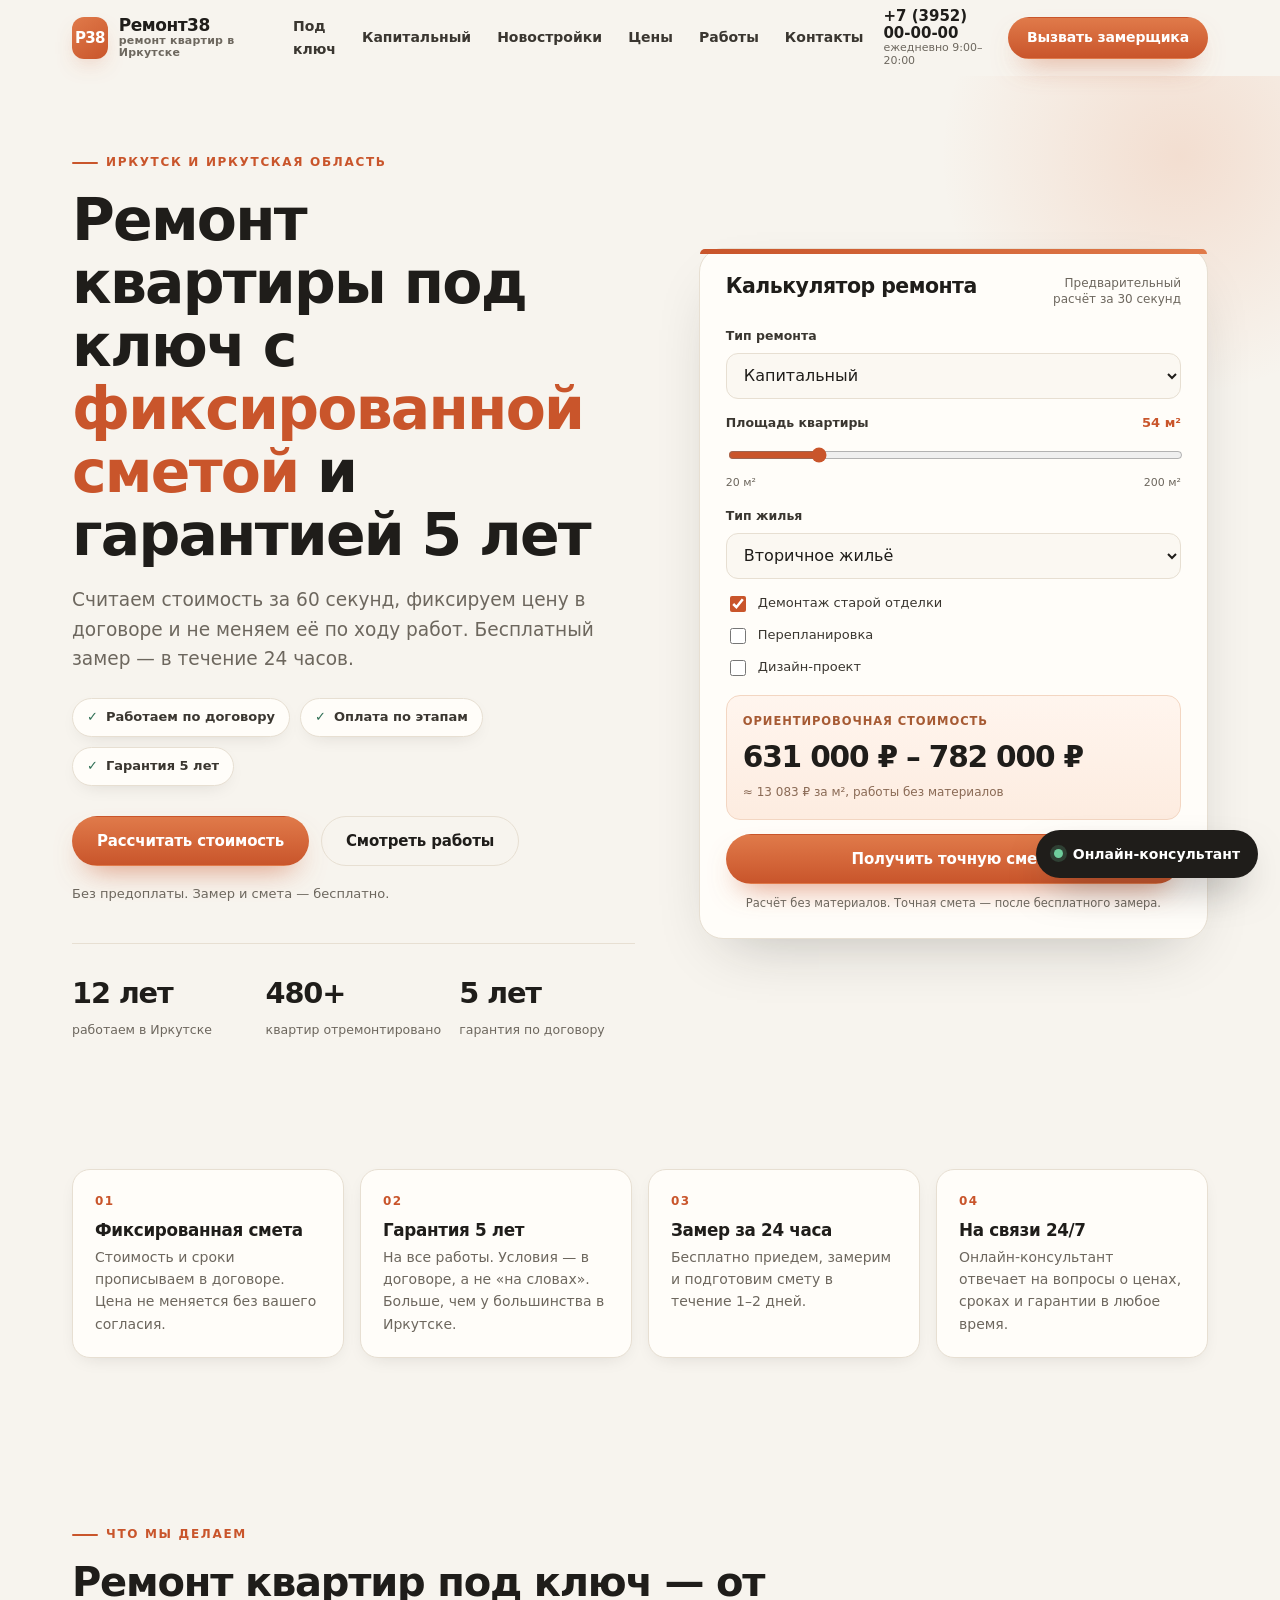
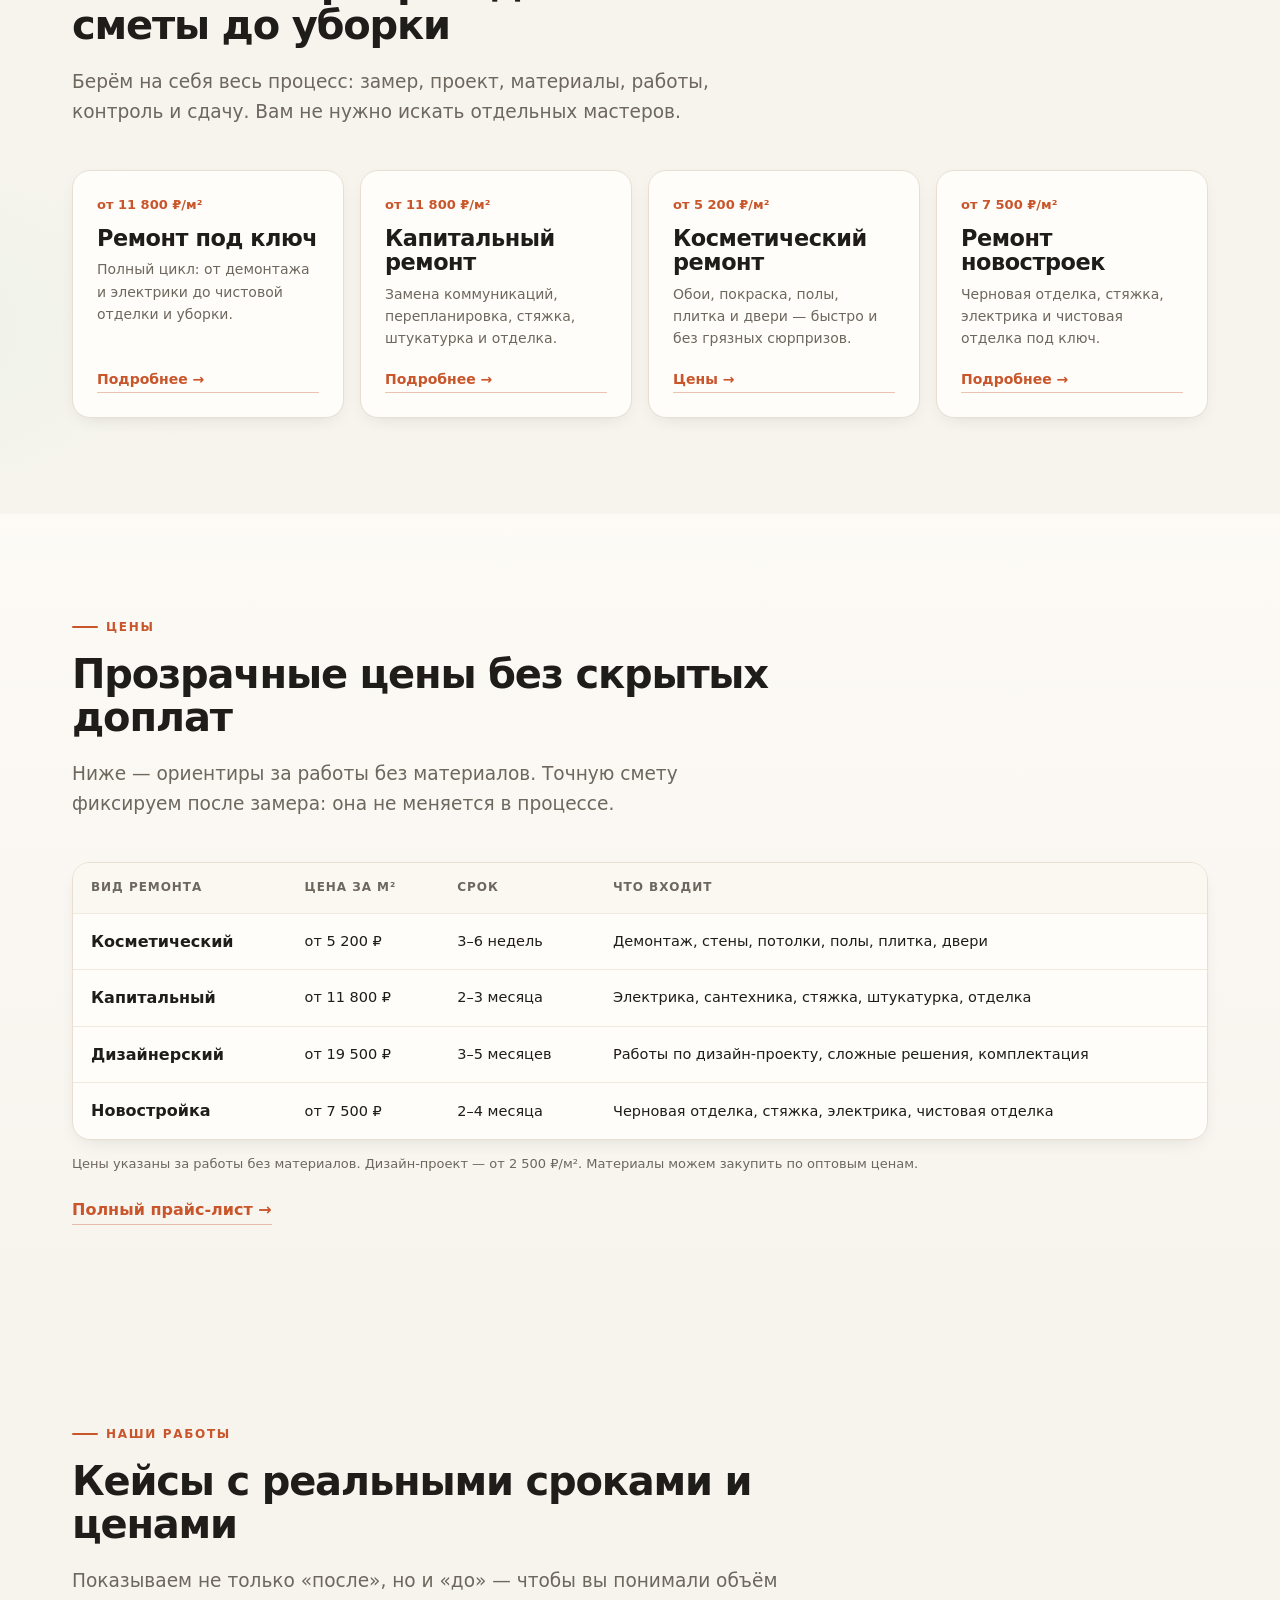
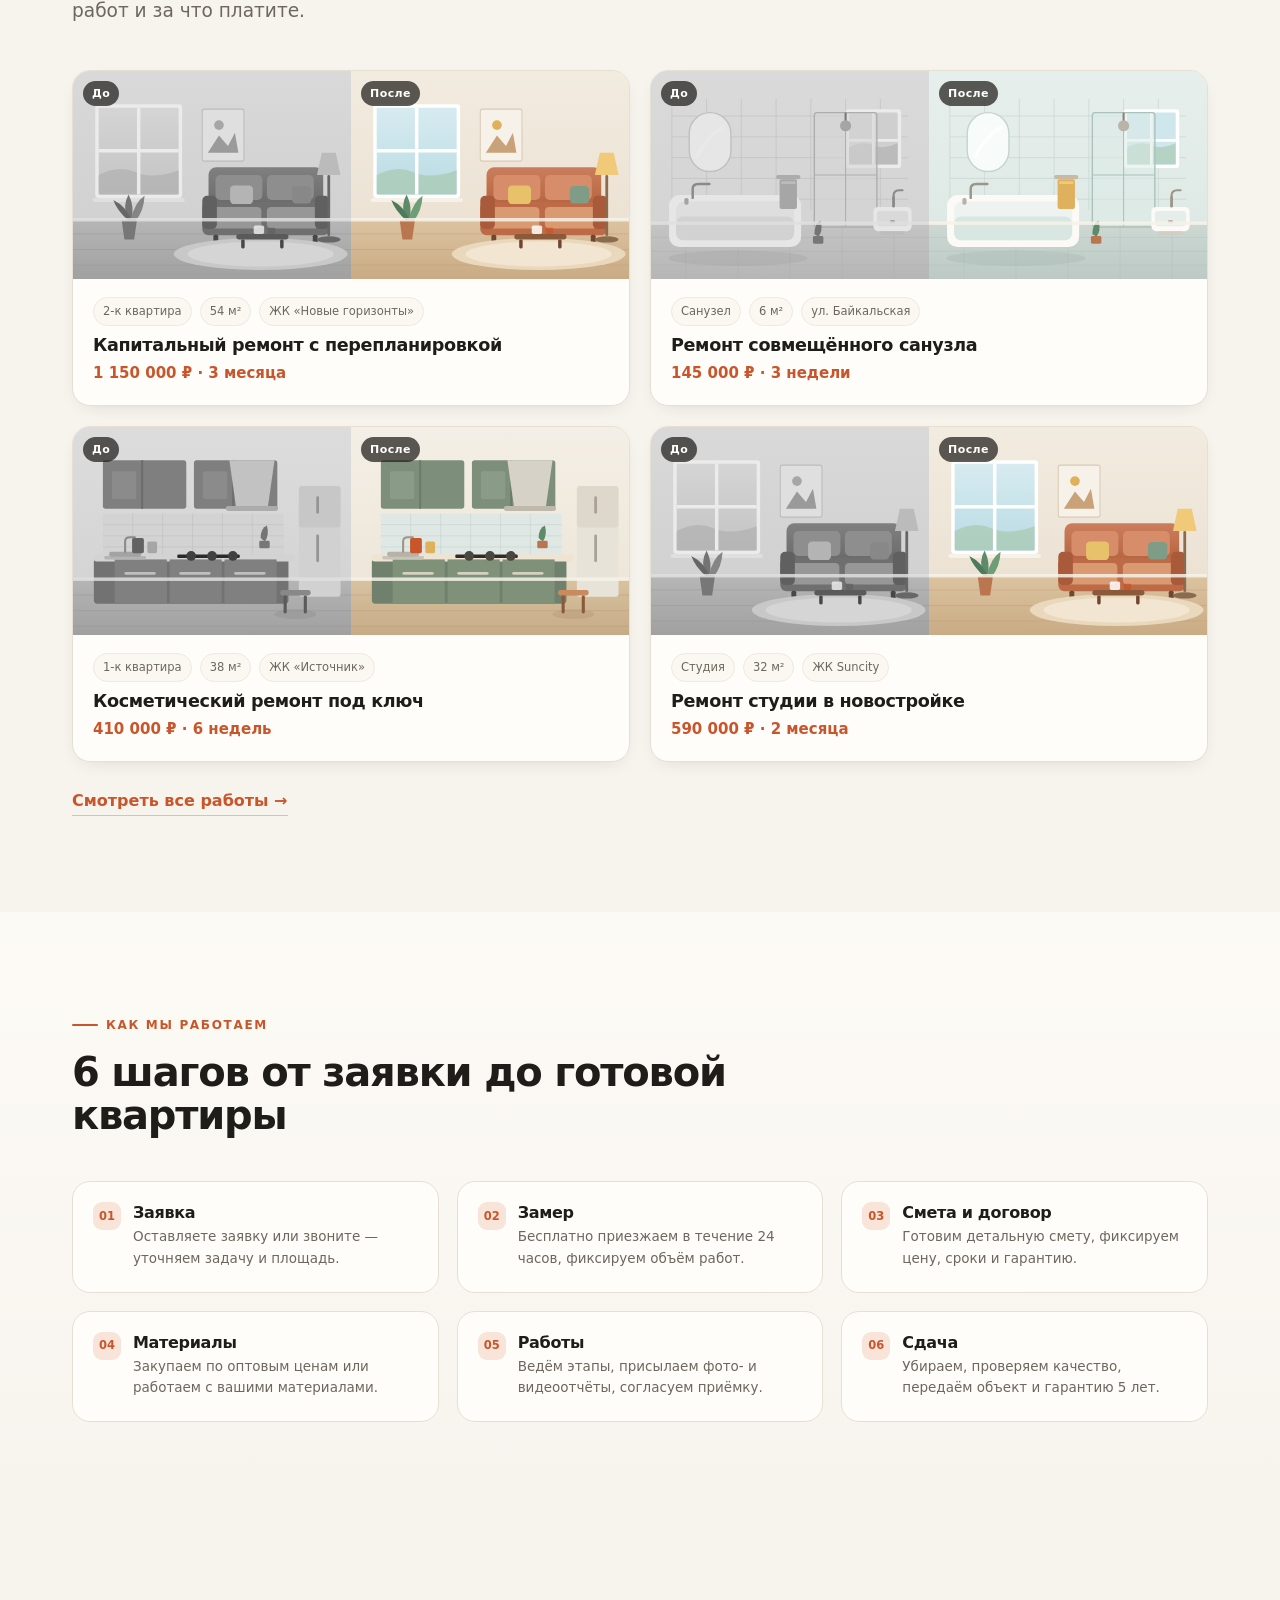
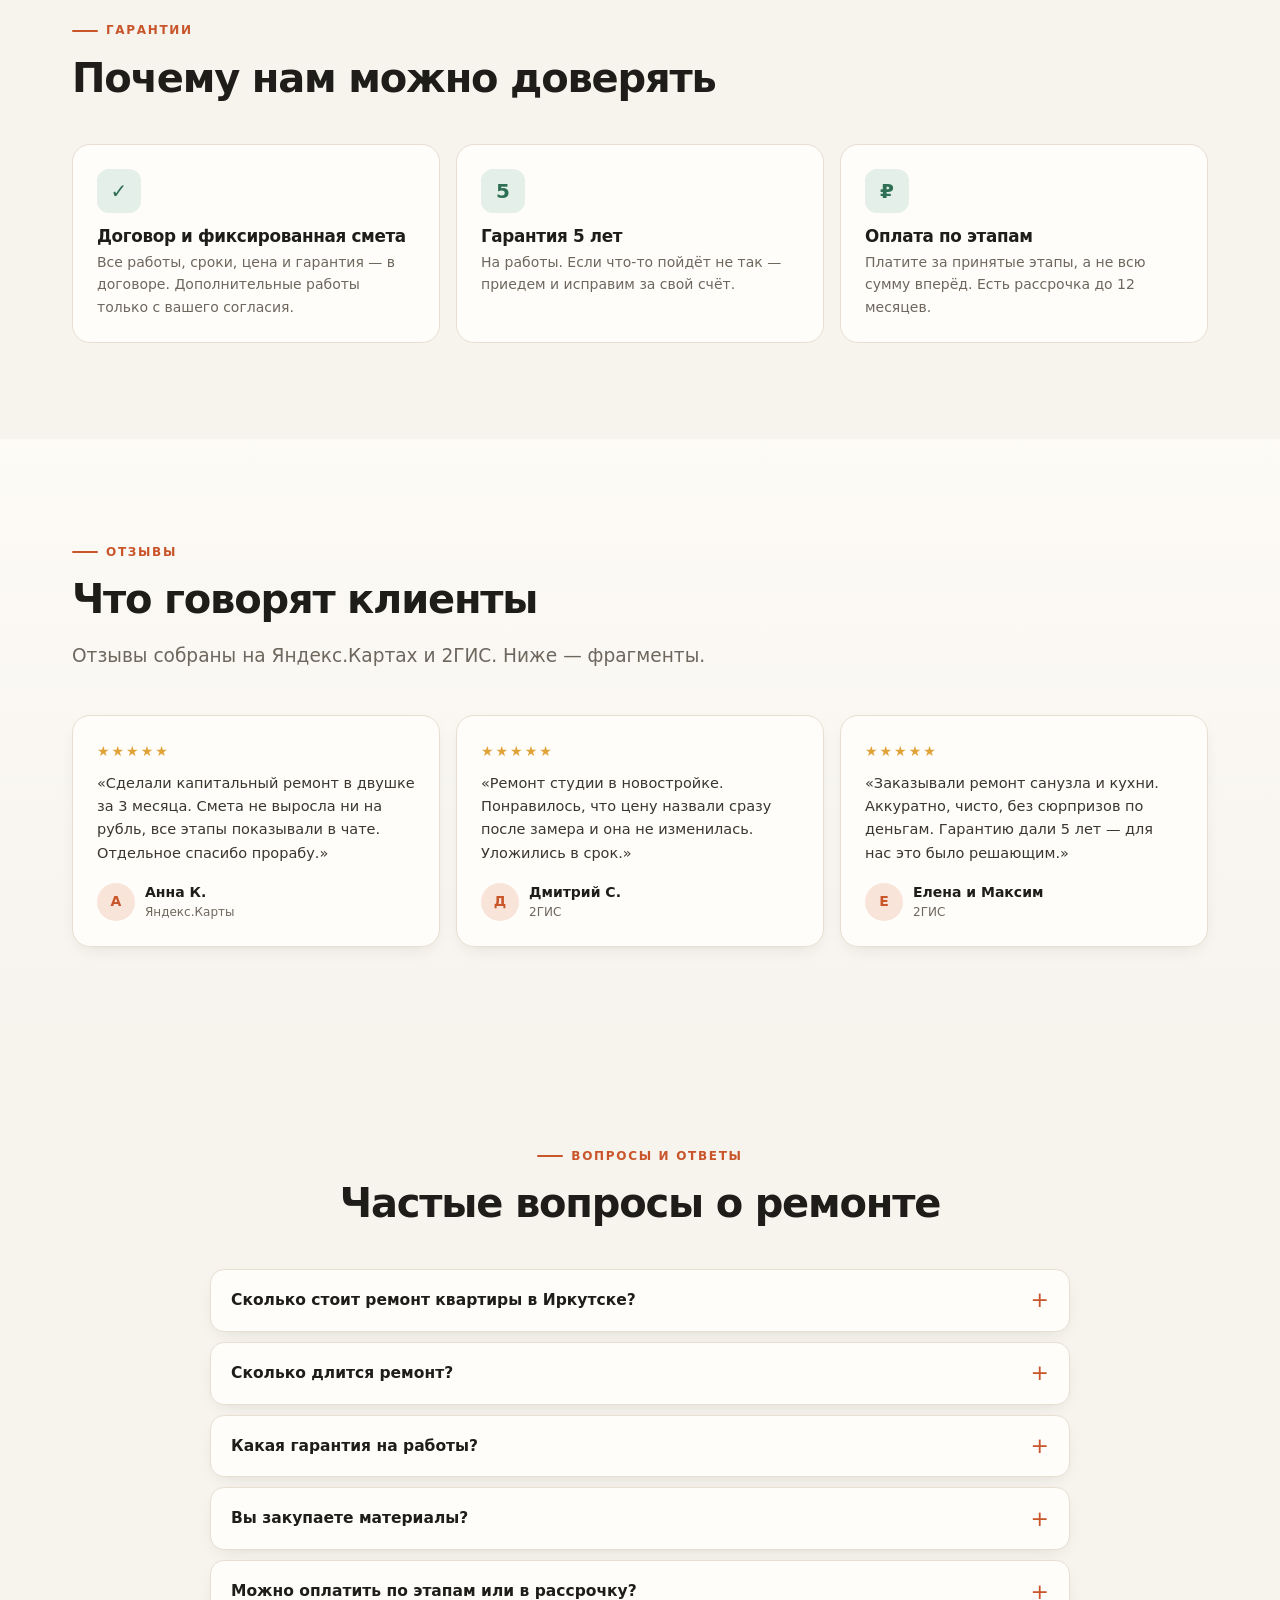
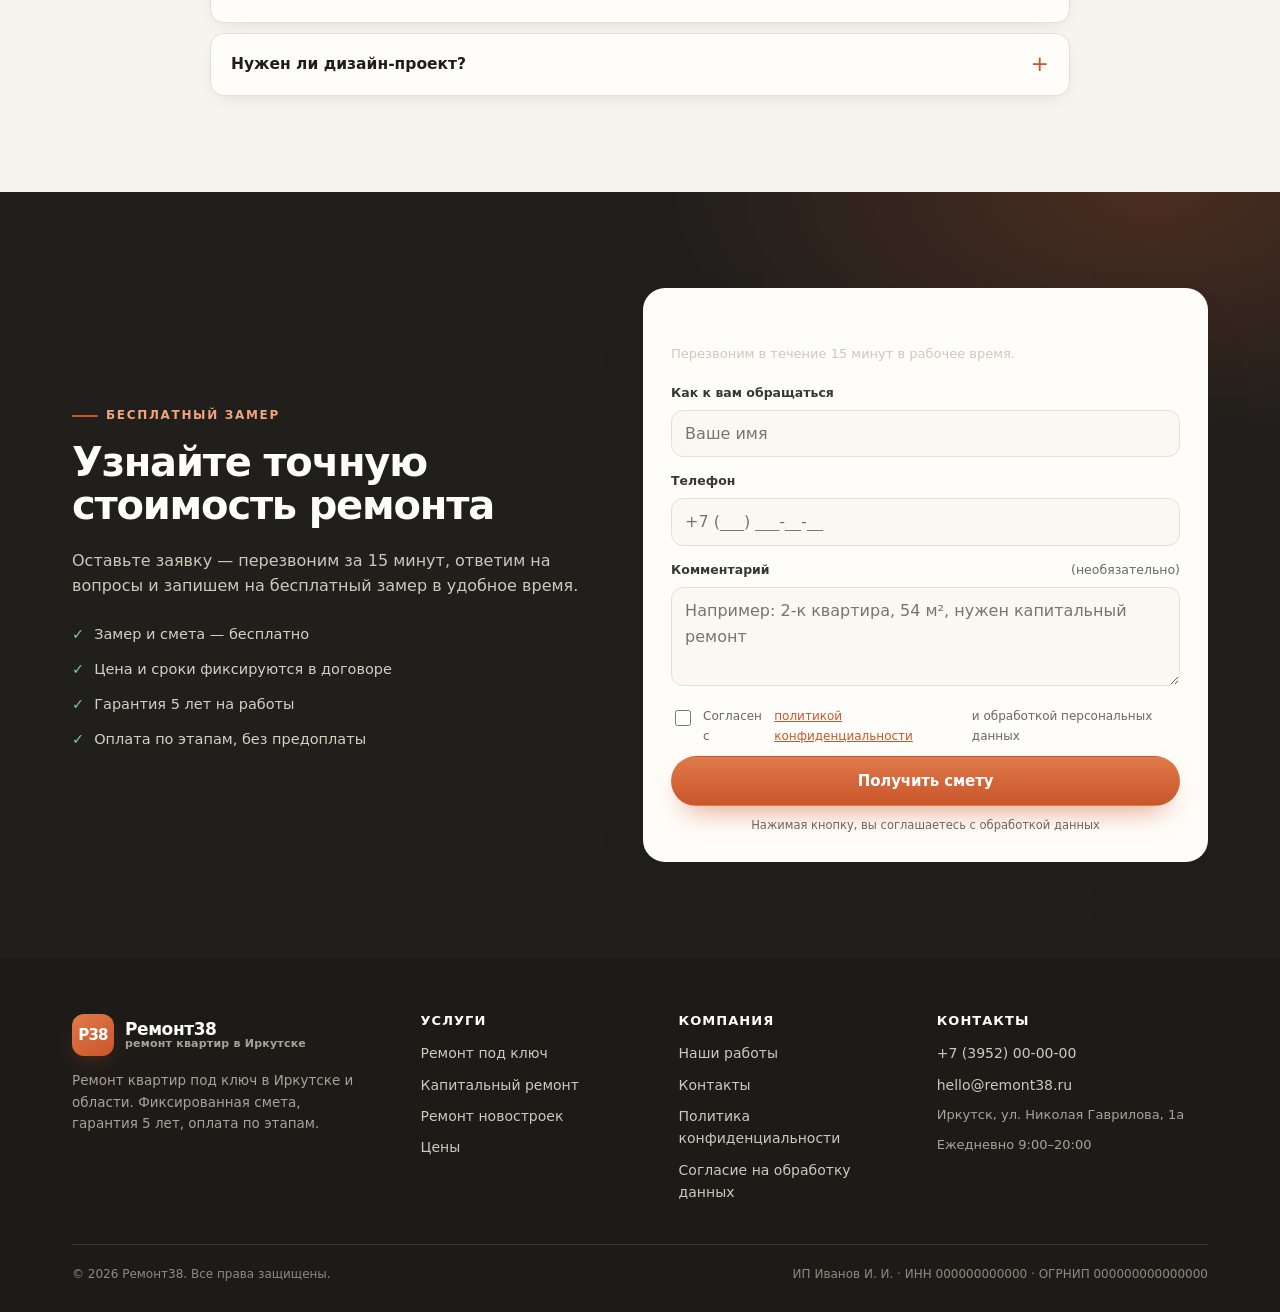
==== index.html @ 5f7a5731 "Add files via upload" ====
<!DOCTYPE html>
<html lang="ru">
<head>
  <meta charset="UTF-8">
  <meta name="viewport" content="width=device-width, initial-scale=1">
  <meta name="robots" content="noindex,nofollow">
  <title>Ремонт квартир под ключ в Иркутске — фиксированная смета, гарантия 5 лет | Ремонт38</title>
  <meta name="description" content="Ремонт квартир под ключ в Иркутске с фиксированной сметой и гарантией 5 лет. Бесплатный замер за 24 часа, расчёт стоимости за 60 секунд, оплата по этапам. Работаем по договору.">
  <link rel="canonical" href="https://remont38.ru/">
  <meta property="og:type" content="website">
  <meta property="og:title" content="Ремонт квартир под ключ в Иркутске — Ремонт38">
  <meta property="og:description" content="Фиксированная смета, гарантия 5 лет, бесплатный замер за 24 часа. Рассчитайте стоимость ремонта за 60 секунд.">
  <meta property="og:url" content="https://remont38.ru/">
  <meta property="og:locale" content="ru_RU">
  <meta property="og:image" content="https://remont38.ru/assets/img/og.png">
  <meta property="og:image:width" content="1200">
  <meta property="og:image:height" content="630">
  <meta name="twitter:card" content="summary_large_image">
  <meta name="theme-color" content="#f7f4ee">
  <link rel="icon" href="assets/img/favicon.svg" type="image/svg+xml">
  <script>document.documentElement.classList.add('js');</script>
  <link rel="stylesheet" href="assets/css/style.css">
  <script type="application/ld+json">
  {
    "@context": "https://schema.org",
    "@type": "HomeAndConstructionBusiness",
    "name": "Ремонт38",
    "description": "Ремонт квартир под ключ в Иркутске: фиксированная смета, гарантия 5 лет, бесплатный замер.",
    "url": "https://remont38.ru/",
    "telephone": "+7-3952-00-00-00",
    "priceRange": "₽₽",
    "image": "https://remont38.ru/assets/img/room-living.svg",
    "address": {
      "@type": "PostalAddress",
      "streetAddress": "ул. Николая Гаврилова, 1а",
      "addressLocality": "Иркутск",
      "addressRegion": "Иркутская область",
      "postalCode": "664000",
      "addressCountry": "RU"
    },
    "areaServed": ["Иркутск", "Иркутская область"],
    "openingHours": "Mo-Su 09:00-20:00",
    "sameAs": []
  }
  </script>
  <script type="application/ld+json">
  {
    "@context": "https://schema.org",
    "@type": "FAQPage",
    "mainEntity": [
      {
        "@type": "Question",
        "name": "Сколько стоит ремонт квартиры в Иркутске?",
        "acceptedAnswer": {
          "@type": "Answer",
          "text": "Ориентировочные цены: косметический ремонт — от 5 200 ₽/м², капитальный — от 11 800 ₽/м², дизайнерский — от 19 500 ₽/м² (работы без материалов). Точная смета составляется после бесплатного замера."
        }
      },
      {
        "@type": "Question",
        "name": "Сколько длится ремонт квартиры?",
        "acceptedAnswer": {
          "@type": "Answer",
          "text": "Косметический ремонт — 3–6 недель, капитальный — 2–3 месяца, дизайнерский — 3–5 месяцев. Сроки фиксируются в договоре до начала работ."
        }
      },
      {
        "@type": "Question",
        "name": "Какая гарантия на ремонт?",
        "acceptedAnswer": {
          "@type": "Answer",
          "text": "Гарантия 5 лет на работы. Условия прописаны в договоре."
        }
      },
      {
        "@type": "Question",
        "name": "Можно ли оплатить ремонт по этапам или в рассрочку?",
        "acceptedAnswer": {
          "@type": "Answer",
          "text": "Да. Оплата по этапам после приёмки работ, также доступна рассрочка до 12 месяцев через банк-партнёр."
        }
      },
      {
        "@type": "Question",
        "name": "Вы закупаете материалы?",
        "acceptedAnswer": {
          "@type": "Answer",
          "text": "Да, закупаем материалы по оптовым ценам — обычно это экономит 10–20% бюджета. Можно работать и с материалами заказчика."
        }
      },
      {
        "@type": "Question",
        "name": "Нужен ли дизайн-проект для ремонта?",
        "acceptedAnswer": {
          "@type": "Answer",
          "text": "Не обязателен. Для простого ремонта достаточно согласованного состава работ. Дизайн-проект нужен при перепланировке, сложном освещении и нестандартных решениях."
        }
      }
    ]
  }
  </script>
</head>
<body>
  <header class="site-header">
    <div class="container header-inner">
      <a class="brand" href="index.html" aria-label="Ремонт38 — на главную">
        <span class="brand__mark">Р38</span>
        <span class="brand__text">
          <span class="brand__name">Ремонт38</span>
          <span class="brand__tag">ремонт квартир в Иркутске</span>
        </span>
      </a>
      <nav class="nav" aria-label="Основная навигация">
        <a href="remont-pod-klyuch.html">Под ключ</a>
        <a href="kapitalny-remont.html">Капитальный</a>
        <a href="novostroyka.html">Новостройки</a>
        <a href="prices.html">Цены</a>
        <a href="portfolio.html">Работы</a>
        <a href="contacts.html">Контакты</a>
      </nav>
      <div class="header-actions">
        <div class="header-phone">
          <a href="tel:+73952000000">+7 (3952) 00-00-00</a>
          <span>ежедневно 9:00–20:00</span>
        </div>
        <button class="btn btn--primary btn--sm" type="button" data-scroll-form>Вызвать замерщика</button>
        <button class="burger" type="button" data-burger aria-label="Открыть меню" aria-expanded="false"><span></span></button>
      </div>
    </div>
  </header>

  <div class="mobile-nav" data-mobile-nav>
    <a href="remont-pod-klyuch.html">Ремонт под ключ</a>
    <a href="kapitalny-remont.html">Капитальный ремонт</a>
    <a href="novostroyka.html">Ремонт новостроек</a>
    <a href="prices.html">Цены</a>
    <a href="portfolio.html">Работы</a>
    <a href="contacts.html">Контакты</a>
    <a class="btn btn--primary btn--block" href="tel:+73952000000">+7 (3952) 00-00-00</a>
  </div>

  <main>
    <!-- HERO -->
    <section class="hero">
      <div class="container hero-grid">
        <div class="hero-copy">
          <span class="eyebrow">Иркутск и Иркутская область</span>
          <h1>Ремонт квартиры под ключ с <em>фиксированной сметой</em> и гарантией 5 лет</h1>
          <p class="lead">Считаем стоимость за 60 секунд, фиксируем цену в договоре и не меняем её по ходу работ. Бесплатный замер — в течение 24 часов.</p>
          <div class="hero-points">
            <span class="chip">Работаем по договору</span>
            <span class="chip">Оплата по этапам</span>
            <span class="chip">Гарантия 5 лет</span>
          </div>
          <div class="hero-cta">
            <a class="btn btn--primary" href="#calculator">Рассчитать стоимость</a>
            <a class="btn btn--ghost" href="portfolio.html">Смотреть работы</a>
          </div>
          <p class="hero-note">Без предоплаты. Замер и смета — бесплатно.</p>
          <div class="hero-stats">
            <div><b>12 лет</b><span>работаем в Иркутске</span></div>
            <div><b>480+</b><span>квартир отремонтировано</span></div>
            <div><b>5 лет</b><span>гарантия по договору</span></div>
          </div>
        </div>

        <aside class="calc-card" id="calculator" data-calculator aria-label="Калькулятор стоимости ремонта">
          <div class="calc-card__head">
            <h2>Калькулятор ремонта</h2>
            <span>Предварительный расчёт за 30 секунд</span>
          </div>
          <div class="field">
            <label class="field__label" for="calc-type">Тип ремонта</label>
            <select id="calc-type" data-calc-type>
              <option value="cosmetic">Косметический</option>
              <option value="capital" selected>Капитальный</option>
              <option value="designer">Дизайнерский</option>
            </select>
          </div>
          <div class="field">
            <label class="field__label" for="calc-area">Площадь квартиры <output data-calc-area-out>54 м²</output></label>
            <input class="range" id="calc-area" type="range" min="20" max="200" step="1" value="54" data-calc-area>
            <div class="range-scale"><span>20 м²</span><span>200 м²</span></div>
          </div>
          <div class="field">
            <label class="field__label" for="calc-housing">Тип жилья</label>
            <select id="calc-housing" data-calc-housing>
              <option value="secondary" selected>Вторичное жильё</option>
              <option value="new">Новостройка</option>
              <option value="house">Частный дом</option>
            </select>
          </div>
          <label class="check"><input type="checkbox" data-calc-demolition checked> Демонтаж старой отделки</label>
          <label class="check"><input type="checkbox" data-calc-replan> Перепланировка</label>
          <label class="check"><input type="checkbox" data-calc-design> Дизайн-проект</label>
          <div class="calc-result">
            <div class="calc-result__label">Ориентировочная стоимость</div>
            <div class="calc-result__sum" data-calc-sum>—</div>
            <div class="calc-result__hint" data-calc-perm2>работы без материалов</div>
          </div>
          <button class="btn btn--primary btn--block" type="button" data-calc-cta>Получить точную смету</button>
          <p class="calc-card__note">Расчёт без материалов. Точная смета — после бесплатного замера.</p>
        </aside>
      </div>
    </section>

    <!-- BENEFITS -->
    <section class="section section--tight">
      <div class="container">
        <div class="benefits reveal">
          <div class="benefit">
            <div class="benefit__num">01</div>
            <h3>Фиксированная смета</h3>
            <p>Стоимость и сроки прописываем в договоре. Цена не меняется без вашего согласия.</p>
          </div>
          <div class="benefit">
            <div class="benefit__num">02</div>
            <h3>Гарантия 5 лет</h3>
            <p>На все работы. Условия — в договоре, а не «на словах». Больше, чем у большинства в Иркутске.</p>
          </div>
          <div class="benefit">
            <div class="benefit__num">03</div>
            <h3>Замер за 24 часа</h3>
            <p>Бесплатно приедем, замерим и подготовим смету в течение 1–2 дней.</p>
          </div>
          <div class="benefit">
            <div class="benefit__num">04</div>
            <h3>На связи 24/7</h3>
            <p>Онлайн-консультант отвечает на вопросы о ценах, сроках и гарантии в любое время.</p>
          </div>
        </div>
      </div>
    </section>

    <!-- SERVICES -->
    <section class="section">
      <div class="container">
        <div class="section-head reveal">
          <span class="eyebrow">Что мы делаем</span>
          <h2>Ремонт квартир под ключ — от сметы до уборки</h2>
          <p class="lead">Берём на себя весь процесс: замер, проект, материалы, работы, контроль и сдачу. Вам не нужно искать отдельных мастеров.</p>
        </div>
        <div class="services reveal">
          <article class="service">
            <div class="service__price">от 11 800 ₽/м²</div>
            <h3>Ремонт под ключ</h3>
            <p>Полный цикл: от демонтажа и электрики до чистовой отделки и уборки.</p>
            <a class="link-arrow" href="remont-pod-klyuch.html">Подробнее →</a>
          </article>
          <article class="service">
            <div class="service__price">от 11 800 ₽/м²</div>
            <h3>Капитальный ремонт</h3>
            <p>Замена коммуникаций, перепланировка, стяжка, штукатурка и отделка.</p>
            <a class="link-arrow" href="kapitalny-remont.html">Подробнее →</a>
          </article>
          <article class="service">
            <div class="service__price">от 5 200 ₽/м²</div>
            <h3>Косметический ремонт</h3>
            <p>Обои, покраска, полы, плитка и двери — быстро и без грязных сюрпризов.</p>
            <a class="link-arrow" href="prices.html">Цены →</a>
          </article>
          <article class="service">
            <div class="service__price">от 7 500 ₽/м²</div>
            <h3>Ремонт новостроек</h3>
            <p>Черновая отделка, стяжка, электрика и чистовая отделка под ключ.</p>
            <a class="link-arrow" href="novostroyka.html">Подробнее →</a>
          </article>
        </div>
      </div>
    </section>

    <!-- PRICES -->
    <section class="section section--cream">
      <div class="container">
        <div class="section-head reveal">
          <span class="eyebrow">Цены</span>
          <h2>Прозрачные цены без скрытых доплат</h2>
          <p class="lead">Ниже — ориентиры за работы без материалов. Точную смету фиксируем после замера: она не меняется в процессе.</p>
        </div>
        <div class="table-wrap reveal">
          <table class="price">
            <thead>
              <tr><th>Вид ремонта</th><th>Цена за м²</th><th>Срок</th><th>Что входит</th></tr>
            </thead>
            <tbody>
              <tr>
                <td><b>Косметический</b></td>
                <td>от 5 200 ₽</td>
                <td>3–6 недель</td>
                <td>Демонтаж, стены, потолки, полы, плитка, двери</td>
              </tr>
              <tr>
                <td><b>Капитальный</b></td>
                <td>от 11 800 ₽</td>
                <td>2–3 месяца</td>
                <td>Электрика, сантехника, стяжка, штукатурка, отделка</td>
              </tr>
              <tr>
                <td><b>Дизайнерский</b></td>
                <td>от 19 500 ₽</td>
                <td>3–5 месяцев</td>
                <td>Работы по дизайн-проекту, сложные решения, комплектация</td>
              </tr>
              <tr>
                <td><b>Новостройка</b></td>
                <td>от 7 500 ₽</td>
                <td>2–4 месяца</td>
                <td>Черновая отделка, стяжка, электрика, чистовая отделка</td>
              </tr>
            </tbody>
          </table>
        </div>
        <p class="price-note">Цены указаны за работы без материалов. Дизайн-проект — от 2 500 ₽/м². Материалы можем закупить по оптовым ценам.</p>
        <div style="margin-top:22px"><a class="link-arrow" href="prices.html">Полный прайс-лист →</a></div>
      </div>
    </section>

    <!-- CASES -->
    <section class="section">
      <div class="container">
        <div class="section-head reveal">
          <span class="eyebrow">Наши работы</span>
          <h2>Кейсы с реальными сроками и ценами</h2>
          <p class="lead">Показываем не только «после», но и «до» — чтобы вы понимали объём работ и за что платите.</p>
        </div>
        <div class="cases reveal">
          <article class="case">
            <div class="case__media">
              <figure><img src="assets/img/room-living.svg" alt="Гостиная до ремонта" loading="lazy"><figcaption>До</figcaption></figure>
              <figure><img src="assets/img/room-living.svg" alt="Гостиная после ремонта" loading="lazy"><figcaption>После</figcaption></figure>
            </div>
            <div class="case__body">
              <div class="case__meta"><span>2-к квартира</span><span>54 м²</span><span>ЖК «Новые горизонты»</span></div>
              <h3>Капитальный ремонт с перепланировкой</h3>
              <div class="case__price">1 150 000 ₽ · 3 месяца</div>
            </div>
          </article>
          <article class="case">
            <div class="case__media">
              <figure><img src="assets/img/room-bath.svg" alt="Ванная до ремонта" loading="lazy"><figcaption>До</figcaption></figure>
              <figure><img src="assets/img/room-bath.svg" alt="Ванная после ремонта" loading="lazy"><figcaption>После</figcaption></figure>
            </div>
            <div class="case__body">
              <div class="case__meta"><span>Санузел</span><span>6 м²</span><span>ул. Байкальская</span></div>
              <h3>Ремонт совмещённого санузла</h3>
              <div class="case__price">145 000 ₽ · 3 недели</div>
            </div>
          </article>
          <article class="case">
            <div class="case__media">
              <figure><img src="assets/img/room-kitchen.svg" alt="Кухня до ремонта" loading="lazy"><figcaption>До</figcaption></figure>
              <figure><img src="assets/img/room-kitchen.svg" alt="Кухня после ремонта" loading="lazy"><figcaption>После</figcaption></figure>
            </div>
            <div class="case__body">
              <div class="case__meta"><span>1-к квартира</span><span>38 м²</span><span>ЖК «Источник»</span></div>
              <h3>Косметический ремонт под ключ</h3>
              <div class="case__price">410 000 ₽ · 6 недель</div>
            </div>
          </article>
          <article class="case">
            <div class="case__media">
              <figure><img src="assets/img/room-living.svg" alt="Студия до ремонта" loading="lazy"><figcaption>До</figcaption></figure>
              <figure><img src="assets/img/room-living.svg" alt="Студия после ремонта" loading="lazy"><figcaption>После</figcaption></figure>
            </div>
            <div class="case__body">
              <div class="case__meta"><span>Студия</span><span>32 м²</span><span>ЖК Suncity</span></div>
              <h3>Ремонт студии в новостройке</h3>
              <div class="case__price">590 000 ₽ · 2 месяца</div>
            </div>
          </article>
        </div>
        <div style="margin-top:26px"><a class="link-arrow" href="portfolio.html">Смотреть все работы →</a></div>
      </div>
    </section>

    <!-- PROCESS -->
    <section class="section section--cream">
      <div class="container">
        <div class="section-head reveal">
          <span class="eyebrow">Как мы работаем</span>
          <h2>6 шагов от заявки до готовой квартиры</h2>
        </div>
        <div class="process reveal">
          <div class="step"><h3>Заявка</h3><p>Оставляете заявку или звоните — уточняем задачу и площадь.</p></div>
          <div class="step"><h3>Замер</h3><p>Бесплатно приезжаем в течение 24 часов, фиксируем объём работ.</p></div>
          <div class="step"><h3>Смета и договор</h3><p>Готовим детальную смету, фиксируем цену, сроки и гарантию.</p></div>
          <div class="step"><h3>Материалы</h3><p>Закупаем по оптовым ценам или работаем с вашими материалами.</p></div>
          <div class="step"><h3>Работы</h3><p>Ведём этапы, присылаем фото- и видеоотчёты, согласуем приёмку.</p></div>
          <div class="step"><h3>Сдача</h3><p>Убираем, проверяем качество, передаём объект и гарантию 5 лет.</p></div>
        </div>
      </div>
    </section>

    <!-- GUARANTEES -->
    <section class="section">
      <div class="container">
        <div class="section-head reveal">
          <span class="eyebrow">Гарантии</span>
          <h2>Почему нам можно доверять</h2>
        </div>
        <div class="guarantees reveal">
          <div class="guarantee">
            <div class="guarantee__icon">✓</div>
            <h3>Договор и фиксированная смета</h3>
            <p>Все работы, сроки, цена и гарантия — в договоре. Дополнительные работы только с вашего согласия.</p>
          </div>
          <div class="guarantee">
            <div class="guarantee__icon">5</div>
            <h3>Гарантия 5 лет</h3>
            <p>На работы. Если что-то пойдёт не так — приедем и исправим за свой счёт.</p>
          </div>
          <div class="guarantee">
            <div class="guarantee__icon">₽</div>
            <h3>Оплата по этапам</h3>
            <p>Платите за принятые этапы, а не всю сумму вперёд. Есть рассрочка до 12 месяцев.</p>
          </div>
        </div>
      </div>
    </section>

    <!-- REVIEWS -->
    <section class="section section--cream">
      <div class="container">
        <div class="section-head reveal">
          <span class="eyebrow">Отзывы</span>
          <h2>Что говорят клиенты</h2>
          <p class="lead">Отзывы собраны на Яндекс.Картах и 2ГИС. Ниже — фрагменты.</p>
        </div>
        <div class="reviews reveal">
          <article class="review">
            <div class="review__stars">★★★★★</div>
            <p>«Сделали капитальный ремонт в двушке за 3 месяца. Смета не выросла ни на рубль, все этапы показывали в чате. Отдельное спасибо прорабу.»</p>
            <div class="review__author">
              <div class="review__avatar">А</div>
              <div><div class="review__name">Анна К.</div><div class="review__src">Яндекс.Карты</div></div>
            </div>
          </article>
          <article class="review">
            <div class="review__stars">★★★★★</div>
            <p>«Ремонт студии в новостройке. Понравилось, что цену назвали сразу после замера и она не изменилась. Уложились в срок.»</p>
            <div class="review__author">
              <div class="review__avatar">Д</div>
              <div><div class="review__name">Дмитрий С.</div><div class="review__src">2ГИС</div></div>
            </div>
          </article>
          <article class="review">
            <div class="review__stars">★★★★★</div>
            <p>«Заказывали ремонт санузла и кухни. Аккуратно, чисто, без сюрпризов по деньгам. Гарантию дали 5 лет — для нас это было решающим.»</p>
            <div class="review__author">
              <div class="review__avatar">Е</div>
              <div><div class="review__name">Елена и Максим</div><div class="review__src">2ГИС</div></div>
            </div>
          </article>
        </div>
      </div>
    </section>

    <!-- FAQ -->
    <section class="section">
      <div class="container">
        <div class="section-head section-head--center reveal">
          <span class="eyebrow">Вопросы и ответы</span>
          <h2>Частые вопросы о ремонте</h2>
        </div>
        <div class="faq reveal">
          <details>
            <summary>Сколько стоит ремонт квартиры в Иркутске?</summary>
            <p>Ориентиры: косметический — от 5 200 ₽/м², капитальный — от 11 800 ₽/м², дизайнерский — от 19 500 ₽/м² (работы без материалов). Точная смета — после бесплатного замера, цена фиксируется в договоре.</p>
          </details>
          <details>
            <summary>Сколько длится ремонт?</summary>
            <p>Косметический — 3–6 недель, капитальный — 2–3 месяца, дизайнерский — 3–5 месяцев. Сроки прописываем в договоре до начала работ.</p>
          </details>
          <details>
            <summary>Какая гарантия на работы?</summary>
            <p>5 лет на все работы. Условия и порядок обращения — в договоре. Если появится гарантийный случай, приедем и исправим за свой счёт.</p>
          </details>
          <details>
            <summary>Вы закупаете материалы?</summary>
            <p>Да. Закупаем по оптовым ценам — обычно это экономит 10–20% бюджета. Можно работать и с вашими материалами: тогда мы проверяем их на соответствие проекту.</p>
          </details>
          <details>
            <summary>Можно оплатить по этапам или в рассрочку?</summary>
            <p>Да. Платите за каждый принятый этап. Также доступна рассрочка до 12 месяцев через банк-партнёр.</p>
          </details>
          <details>
            <summary>Нужен ли дизайн-проект?</summary>
            <p>Не обязателен. Для простого ремонта достаточно согласованного состава работ. Дизайн-проект нужен при перепланировке, сложном освещении и нестандартных решениях — стоит от 2 500 ₽/м².</p>
          </details>
        </div>
      </div>
    </section>

    <!-- CTA -->
    <section class="section section--dark" id="lead">
      <div class="container cta-grid">
        <div class="reveal">
          <span class="eyebrow" style="color:#f0a37d">Бесплатный замер</span>
          <h2>Узнайте точную стоимость ремонта</h2>
          <p>Оставьте заявку — перезвоним за 15 минут, ответим на вопросы и запишем на бесплатный замер в удобное время.</p>
          <ul class="cta-list">
            <li>Замер и смета — бесплатно</li>
            <li>Цена и сроки фиксируются в договоре</li>
            <li>Гарантия 5 лет на работы</li>
            <li>Оплата по этапам, без предоплаты</li>
          </ul>
        </div>
        <form class="lead-form reveal" id="lead-form" data-lead-form novalidate>
          <h3>Получить смету и план работ</h3>
          <p class="lead-form__sub">Перезвоним в течение 15 минут в рабочее время.</p>
          <div class="form-success">
            <b>Заявка отправлена</b>
            <span>Спасибо! Перезвоним в течение 15 минут и согласуем время замера.</span>
          </div>
          <div class="field">
            <label class="field__label" for="lead-name">Как к вам обращаться</label>
            <input id="lead-name" type="text" name="name" autocomplete="name" placeholder="Ваше имя" required>
          </div>
          <div class="field">
            <label class="field__label" for="lead-phone">Телефон</label>
            <input id="lead-phone" type="tel" name="phone" autocomplete="tel" placeholder="+7 (___) ___-__-__" required>
          </div>
          <div class="field">
            <label class="field__label" for="lead-comment">Комментарий <span style="font-weight:400;color:var(--muted)">(необязательно)</span></label>
            <textarea id="lead-comment" name="comment" rows="3" placeholder="Например: 2-к квартира, 54 м², нужен капитальный ремонт"></textarea>
          </div>
          <label class="check"><input type="checkbox" name="consent" required> Согласен с <a href="privacy.html">политикой конфиденциальности</a> и обработкой персональных данных</label>
          <p data-form-error style="display:none;color:#b3261e;font-size:13px;margin:8px 0 0"></p>
          <button class="btn btn--primary btn--block" type="submit">Получить смету</button>
          <p style="margin:10px 0 0;font-size:11.5px;color:var(--muted);text-align:center">Нажимая кнопку, вы соглашаетесь с обработкой данных</p>
        </form>
      </div>
    </section>
  </main>

  <footer class="site-footer">
    <div class="container">
      <div class="footer-grid">
        <div class="footer-brand">
          <a class="brand" href="index.html">
            <span class="brand__mark">Р38</span>
            <span class="brand__text" style="color:#fff">
              <span class="brand__name">Ремонт38</span>
              <span class="brand__tag" style="color:#a9a196">ремонт квартир в Иркутске</span>
            </span>
          </a>
          <p>Ремонт квартир под ключ в Иркутске и области. Фиксированная смета, гарантия 5 лет, оплата по этапам.</p>
        </div>
        <div>
          <h4>Услуги</h4>
          <div class="footer-links">
            <a href="remont-pod-klyuch.html">Ремонт под ключ</a>
            <a href="kapitalny-remont.html">Капитальный ремонт</a>
            <a href="novostroyka.html">Ремонт новостроек</a>
            <a href="prices.html">Цены</a>
          </div>
        </div>
        <div>
          <h4>Компания</h4>
          <div class="footer-links">
            <a href="portfolio.html">Наши работы</a>
            <a href="contacts.html">Контакты</a>
            <a href="privacy.html">Политика конфиденциальности</a>
            <a href="consent.html">Согласие на обработку данных</a>
          </div>
        </div>
        <div>
          <h4>Контакты</h4>
          <div class="footer-links">
            <a href="tel:+73952000000">+7 (3952) 00-00-00</a>
            <a href="mailto:hello@remont38.ru">hello@remont38.ru</a>
            <span style="font-size:13px;color:#a9a196">Иркутск, ул. Николая Гаврилова, 1а</span>
            <span style="font-size:13px;color:#a9a196">Ежедневно 9:00–20:00</span>
          </div>
        </div>
      </div>
      <div class="footer-bottom">
        <span>© 2026 Ремонт38. Все права защищены.</span>
        <span>ИП Иванов И. И. · ИНН 000000000000 · ОГРНИП 000000000000000</span>
      </div>
    </div>
  </footer>

  <button class="chat-fab" type="button" data-chat-open aria-expanded="false" aria-controls="chat-panel">
    <span class="chat-fab__dot"></span> Онлайн-консультант
  </button>
  <div class="chat-panel" id="chat-panel" data-chat-panel role="dialog" aria-label="Онлайн-консультант">
    <div class="chat-head">
      <div class="chat-head__ava">Р</div>
      <div><b>Консультант Ремонт38</b><span>Отвечаем 24/7</span></div>
      <button class="chat-close" type="button" data-chat-close aria-label="Закрыть чат">×</button>
    </div>
    <div class="chat-body" data-chat-body></div>
    <div class="chat-quick" data-chat-quick></div>
    <form class="chat-form" data-chat-form>
      <input type="text" data-chat-input placeholder="Напишите вопрос…" aria-label="Сообщение">
      <button type="submit" aria-label="Отправить">→</button>
    </form>
  </div>

  <script src="assets/js/main.js" defer></script>
</body>
</html>
---- assets/css/style.css ----
/* =========================================================
   Ремонт38 — прототип сайта ремонтной компании (Иркутск)
   Дизайн-система, компоненты, адаптив.
   ========================================================= */

:root {
  --bg: #f7f4ee;
  --bg-2: #f1ece2;
  --surface: #fffdf9;
  --surface-2: #fbf8f2;
  --ink: #1f1d1a;
  --ink-2: #3a3630;
  --muted: #6d675e;
  --line: #e7dfd2;
  --line-2: #efe9de;
  --accent: #c9552b;
  --accent-2: #e07a4a;
  --accent-soft: #f8e4d8;
  --green: #2f6f55;
  --green-soft: #e3efe8;
  --radius: 18px;
  --radius-sm: 12px;
  --shadow-sm: 0 6px 20px -10px rgba(31, 29, 26, 0.18);
  --shadow: 0 24px 60px -28px rgba(31, 29, 26, 0.3);
  --container: 1180px;
  --header-h: 76px;
  --font: "Inter", "Segoe UI", system-ui, -apple-system, Roboto, Arial, sans-serif;
}

* { box-sizing: border-box; }

html {
  scroll-behavior: smooth;
  scroll-padding-top: calc(var(--header-h) + 20px);
}

body {
  margin: 0;
  font-family: var(--font);
  color: var(--ink);
  background:
    radial-gradient(900px 500px at 85% -10%, #fbe9dd 0%, rgba(251, 233, 221, 0) 60%),
    radial-gradient(700px 400px at -10% 25%, #eef2e8 0%, rgba(238, 242, 232, 0) 55%),
    var(--bg);
  font-size: 16px;
  line-height: 1.6;
  -webkit-font-smoothing: antialiased;
  text-rendering: optimizeLegibility;
}

img, svg { max-width: 100%; display: block; }
a { color: inherit; text-decoration: none; }
button, input, select, textarea { font: inherit; color: inherit; }
button { cursor: pointer; }

h1, h2, h3, h4 {
  margin: 0 0 0.5em;
  font-weight: 750;
  letter-spacing: -0.03em;
  line-height: 1.08;
  color: var(--ink);
}
h1 { font-size: clamp(2.15rem, 4.6vw, 3.65rem); }
h2 { font-size: clamp(1.7rem, 3.2vw, 2.5rem); }
h3 { font-size: clamp(1.15rem, 1.8vw, 1.4rem); letter-spacing: -0.02em; }
p { margin: 0 0 1em; }
p:last-child { margin-bottom: 0; }

.container {
  width: 100%;
  max-width: var(--container);
  margin: 0 auto;
  padding: 0 22px;
}

.section { padding: clamp(56px, 8vw, 96px) 0; }
.section--tight { padding: clamp(40px, 6vw, 64px) 0; }
.section--cream { background: linear-gradient(180deg, rgba(255, 253, 249, 0.7), rgba(255, 253, 249, 0)); }
.section--dark {
  background:
    radial-gradient(800px 400px at 90% 0%, rgba(201, 85, 43, 0.25), transparent 60%),
    #211f1c;
  color: #f4efe6;
}
.section--dark h2, .section--dark h3 { color: #fffdf9; }
.section--dark p { color: #cfc7ba; }

.eyebrow {
  display: inline-flex;
  align-items: center;
  gap: 8px;
  margin-bottom: 16px;
  font-size: 12px;
  font-weight: 700;
  letter-spacing: 0.14em;
  text-transform: uppercase;
  color: var(--accent);
}
.eyebrow::before {
  content: "";
  width: 26px;
  height: 2px;
  border-radius: 2px;
  background: var(--accent);
}

.lead { font-size: clamp(1.02rem, 1.5vw, 1.16rem); color: var(--muted); max-width: 60ch; }
.section-head { max-width: 720px; margin-bottom: clamp(28px, 4vw, 44px); }
.section-head--center { margin-left: auto; margin-right: auto; text-align: center; }
.section-head--center .eyebrow { justify-content: center; }

/* ---------- Buttons ---------- */
.btn {
  display: inline-flex;
  align-items: center;
  justify-content: center;
  gap: 10px;
  min-height: 50px;
  padding: 12px 24px;
  border: 1px solid transparent;
  border-radius: 999px;
  font-weight: 700;
  font-size: 15px;
  letter-spacing: -0.01em;
  transition: transform 0.18s ease, box-shadow 0.18s ease, background 0.18s ease, color 0.18s ease;
  white-space: nowrap;
}
.btn:hover { transform: translateY(-2px); }
.btn:active { transform: translateY(0); }
.btn:focus-visible { outline: 3px solid rgba(201, 85, 43, 0.35); outline-offset: 2px; }
.btn--primary {
  background: linear-gradient(180deg, var(--accent-2), var(--accent));
  color: #fff;
  box-shadow: 0 14px 30px -14px rgba(201, 85, 43, 0.75);
}
.btn--primary:hover { box-shadow: 0 18px 36px -14px rgba(201, 85, 43, 0.85); }
.btn--ghost { background: transparent; border-color: var(--line); color: var(--ink); }
.btn--ghost:hover { background: var(--surface); border-color: #d8cfc0; }
.btn--light { background: #fffdf9; color: var(--ink); }
.btn--block { width: 100%; }
.btn--sm { min-height: 42px; padding: 8px 18px; font-size: 14px; }

.link-arrow {
  display: inline-flex;
  align-items: center;
  gap: 8px;
  font-weight: 700;
  color: var(--accent);
  border-bottom: 1px solid rgba(201, 85, 43, 0.35);
  padding-bottom: 2px;
}
.link-arrow:hover { border-color: var(--accent); }

/* ---------- Header ---------- */
.site-header {
  position: sticky;
  top: 0;
  z-index: 60;
  height: var(--header-h);
  display: flex;
  align-items: center;
  background: rgba(247, 244, 238, 0.82);
  backdrop-filter: blur(14px);
  -webkit-backdrop-filter: blur(14px);
  border-bottom: 1px solid transparent;
  transition: border-color 0.2s ease, box-shadow 0.2s ease;
}
.site-header.is-scrolled {
  border-color: var(--line);
  box-shadow: 0 10px 30px -22px rgba(31, 29, 26, 0.4);
}
.header-inner {
  display: flex;
  align-items: center;
  justify-content: space-between;
  gap: 20px;
  width: 100%;
}
.brand { display: inline-flex; align-items: center; gap: 11px; font-weight: 800; letter-spacing: -0.03em; }
.brand__mark {
  width: 42px; height: 42px;
  display: grid; place-items: center;
  border-radius: 12px;
  background: linear-gradient(145deg, var(--accent-2), var(--accent));
  color: #fff;
  font-size: 15px;
  font-weight: 800;
  letter-spacing: -0.05em;
  box-shadow: 0 10px 24px -12px rgba(201, 85, 43, 0.8);
}
.brand__text { display: flex; flex-direction: column; line-height: 1.1; }
.brand__name { font-size: 17px; }
.brand__tag { font-size: 11px; font-weight: 600; color: var(--muted); letter-spacing: 0.02em; }

.nav { display: flex; align-items: center; gap: 26px; }
.nav a { font-size: 14px; font-weight: 600; color: var(--ink-2); position: relative; }
.nav a::after {
  content: "";
  position: absolute; left: 0; bottom: -6px;
  width: 100%; height: 2px;
  background: var(--accent);
  transform: scaleX(0);
  transform-origin: left;
  transition: transform 0.2s ease;
  border-radius: 2px;
}
.nav a:hover::after, .nav a[aria-current="page"]::after { transform: scaleX(1); }
.header-actions { display: flex; align-items: center; gap: 14px; }
.header-phone { display: flex; flex-direction: column; line-height: 1.15; }
.header-phone a { font-weight: 800; font-size: 15px; }
.header-phone span { font-size: 11px; color: var(--muted); }

.burger {
  display: none;
  width: 46px; height: 46px;
  border: 1px solid var(--line);
  border-radius: 12px;
  background: var(--surface);
  align-items: center;
  justify-content: center;
}
.burger span { position: relative; width: 18px; height: 2px; background: var(--ink); border-radius: 2px; }
.burger span::before, .burger span::after {
  content: ""; position: absolute; left: 0; width: 18px; height: 2px; background: var(--ink); border-radius: 2px;
  transition: transform 0.2s ease, top 0.2s ease;
}
.burger span::before { top: -6px; }
.burger span::after { top: 6px; }
.burger[aria-expanded="true"] span { background: transparent; }
.burger[aria-expanded="true"] span::before { top: 0; transform: rotate(45deg); }
.burger[aria-expanded="true"] span::after { top: 0; transform: rotate(-45deg); }

.mobile-nav {
  position: fixed;
  inset: var(--header-h) 0 auto 0;
  z-index: 55;
  display: none;
  padding: 18px 22px 26px;
  background: var(--surface);
  border-bottom: 1px solid var(--line);
  box-shadow: var(--shadow);
}
.mobile-nav.is-open { display: block; }
.mobile-nav a { display: block; padding: 12px 4px; font-weight: 700; border-bottom: 1px solid var(--line-2); }
.mobile-nav .btn { margin-top: 16px; }

/* ---------- Hero ---------- */
.hero { position: relative; padding: clamp(34px, 6vw, 70px) 0 clamp(40px, 6vw, 64px); overflow: hidden; }
.hero::before {
  content: "";
  position: absolute;
  width: 520px; height: 520px;
  right: -160px; top: -180px;
  border-radius: 50%;
  background: radial-gradient(circle, rgba(224, 122, 74, 0.18), transparent 65%);
  pointer-events: none;
}
.hero-grid { display: grid; grid-template-columns: 1.05fr 0.95fr; gap: clamp(30px, 5vw, 64px); align-items: center; }
.hero-copy h1 { margin-bottom: 18px; }
.hero-copy h1 em { font-style: normal; color: var(--accent); }
.hero-points { display: flex; flex-wrap: wrap; gap: 10px; margin: 24px 0 30px; }
.chip {
  display: inline-flex; align-items: center; gap: 8px;
  padding: 8px 14px;
  border-radius: 999px;
  background: var(--surface);
  border: 1px solid var(--line);
  font-size: 13px;
  font-weight: 600;
  color: var(--ink-2);
  box-shadow: var(--shadow-sm);
}
.chip::before { content: "✓"; color: var(--green); font-weight: 800; }
.hero-cta { display: flex; flex-wrap: wrap; gap: 12px; }
.hero-note { margin-top: 18px; font-size: 13px; color: var(--muted); }

.hero-stats {
  display: grid; grid-template-columns: repeat(3, 1fr);
  gap: 18px;
  margin-top: 38px;
  padding-top: 26px;
  border-top: 1px solid var(--line);
}
.hero-stats b { display: block; font-size: clamp(1.35rem, 2.4vw, 1.8rem); letter-spacing: -0.04em; }
.hero-stats span { font-size: 12.5px; color: var(--muted); }

/* ---------- Calculator card ---------- */
.calc-card {
  position: relative;
  padding: 26px;
  border-radius: 24px;
  background: var(--surface);
  border: 1px solid var(--line);
  box-shadow: var(--shadow);
}
.calc-card::before {
  content: "";
  position: absolute; inset: 0 0 auto 0; height: 5px;
  border-radius: 24px 24px 0 0;
  background: linear-gradient(90deg, var(--accent), var(--accent-2));
}
.calc-card__head { display: flex; justify-content: space-between; gap: 12px; align-items: flex-start; margin-bottom: 18px; }
.calc-card__head h2 { font-size: 1.28rem; margin: 0; letter-spacing: -0.025em; }
.calc-card__head span { font-size: 12px; color: var(--muted); text-align: right; max-width: 130px; line-height: 1.35; }
.field { margin-bottom: 14px; }
.field__label { display: flex; justify-content: space-between; align-items: baseline; margin-bottom: 7px; font-size: 12.5px; font-weight: 700; color: var(--ink-2); }
.field__label output { font-weight: 800; color: var(--accent); font-size: 13px; }
.field select, .field input[type="text"], .field input[type="tel"], .field input[type="number"], .field textarea {
  width: 100%;
  min-height: 46px;
  padding: 10px 13px;
  border: 1px solid var(--line);
  border-radius: 12px;
  background: var(--surface-2);
  transition: border-color 0.15s ease, box-shadow 0.15s ease;
}
.field select:focus, .field input:focus, .field textarea:focus {
  outline: none;
  border-color: var(--accent-2);
  box-shadow: 0 0 0 4px rgba(224, 122, 74, 0.14);
}
.field--row { display: grid; grid-template-columns: 1fr 1fr; gap: 12px; }
.check {
  display: flex; align-items: flex-start; gap: 9px;
  font-size: 13px; color: var(--ink-2); cursor: pointer; user-select: none;
  margin-bottom: 10px;
}
.check input { margin-top: 3px; accent-color: var(--accent); width: 16px; height: 16px; flex: 0 0 auto; }

.range { width: 100%; accent-color: var(--accent); height: 26px; }
.range-scale { display: flex; justify-content: space-between; font-size: 11px; color: var(--muted); margin-top: -2px; }

.calc-result {
  margin-top: 16px;
  padding: 16px;
  border-radius: 14px;
  background: linear-gradient(180deg, #fff5ee, #fdece0);
  border: 1px solid #f3d6c2;
}
.calc-result__label { font-size: 11.5px; font-weight: 700; letter-spacing: 0.08em; text-transform: uppercase; color: #a65a33; }
.calc-result__sum { font-size: clamp(1.45rem, 2.6vw, 1.85rem); font-weight: 800; letter-spacing: -0.04em; margin: 4px 0 2px; }
.calc-result__hint { font-size: 12px; color: #8a6a55; }
.calc-card .btn { margin-top: 14px; }
.calc-card__note { margin-top: 10px; font-size: 11.5px; color: var(--muted); text-align: center; }

/* ---------- Benefits ---------- */
.benefits { display: grid; grid-template-columns: repeat(4, 1fr); gap: 16px; }
.benefit {
  padding: 22px;
  border-radius: var(--radius);
  background: var(--surface);
  border: 1px solid var(--line);
  box-shadow: var(--shadow-sm);
}
.benefit__num { font-size: 12px; font-weight: 800; color: var(--accent); letter-spacing: 0.12em; margin-bottom: 10px; }
.benefit h3 { font-size: 1.05rem; margin-bottom: 6px; }
.benefit p { font-size: 14px; color: var(--muted); }

/* ---------- Services ---------- */
.services { display: grid; grid-template-columns: repeat(4, 1fr); gap: 16px; }
.service {
  position: relative;
  display: flex; flex-direction: column;
  padding: 24px;
  border-radius: var(--radius);
  background: var(--surface);
  border: 1px solid var(--line);
  box-shadow: var(--shadow-sm);
  transition: transform 0.2s ease, box-shadow 0.2s ease, border-color 0.2s ease;
}
.service:hover { transform: translateY(-4px); box-shadow: var(--shadow); border-color: #dbd2c3; }
.service__price { font-size: 13px; font-weight: 800; color: var(--accent); margin-bottom: 10px; }
.service h3 { margin-bottom: 8px; }
.service p { font-size: 14px; color: var(--muted); margin-bottom: 18px; }
.service .link-arrow { margin-top: auto; font-size: 14px; }

/* ---------- Price table ---------- */
.table-wrap {
  overflow-x: auto;
  border-radius: var(--radius);
  border: 1px solid var(--line);
  background: var(--surface);
  box-shadow: var(--shadow-sm);
}
table.price { width: 100%; border-collapse: collapse; min-width: 620px; }
table.price th, table.price td { padding: 15px 18px; text-align: left; border-bottom: 1px solid var(--line-2); font-size: 14.5px; }
table.price th { background: var(--surface-2); font-size: 12px; letter-spacing: 0.08em; text-transform: uppercase; color: var(--muted); }
table.price td b { font-size: 16px; }
table.price tr:last-child td { border-bottom: none; }
table.price tbody tr:hover { background: #fdf8f1; }
.price-note { margin-top: 14px; font-size: 13px; color: var(--muted); }

/* ---------- Cases ---------- */
.cases { display: grid; grid-template-columns: repeat(2, 1fr); gap: 20px; }
.case {
  overflow: hidden;
  border-radius: var(--radius);
  background: var(--surface);
  border: 1px solid var(--line);
  box-shadow: var(--shadow-sm);
}
.case__media { display: grid; grid-template-columns: 1fr 1fr; position: relative; }
.case__media figure { margin: 0; position: relative; overflow: hidden; aspect-ratio: 4 / 3; background: #e9e1d4; }
.case__media img { width: 100%; height: 100%; object-fit: cover; }
.case__media figure:first-child img { filter: grayscale(1) brightness(0.92); }
.case__media figcaption {
  position: absolute; left: 10px; top: 10px;
  padding: 4px 9px;
  border-radius: 999px;
  background: rgba(31, 29, 26, 0.72);
  color: #fff;
  font-size: 11px;
  font-weight: 700;
  letter-spacing: 0.04em;
}
.case__body { padding: 18px 20px 20px; }
.case__meta { display: flex; flex-wrap: wrap; gap: 8px; margin-bottom: 10px; }
.case__meta span {
  padding: 4px 9px; border-radius: 999px;
  background: var(--surface-2); border: 1px solid var(--line-2);
  font-size: 11.5px; color: var(--muted);
}
.case h3 { margin-bottom: 6px; font-size: 1.1rem; }
.case__price { font-weight: 800; color: var(--accent); font-size: 15px; }

/* ---------- Process ---------- */
.process { display: grid; grid-template-columns: repeat(3, 1fr); gap: 18px; counter-reset: step; }
.step {
  position: relative;
  padding: 22px 22px 22px 60px;
  border-radius: var(--radius);
  background: var(--surface);
  border: 1px solid var(--line);
}
.step::before {
  counter-increment: step;
  content: counter(step, decimal-leading-zero);
  position: absolute; left: 20px; top: 20px;
  width: 28px; height: 28px;
  display: grid; place-items: center;
  border-radius: 9px;
  background: var(--accent-soft);
  color: var(--accent);
  font-size: 11.5px; font-weight: 800;
}
.step h3 { font-size: 1rem; margin-bottom: 5px; }
.step p { font-size: 13.5px; color: var(--muted); }

/* ---------- Guarantees ---------- */
.guarantees { display: grid; grid-template-columns: repeat(3, 1fr); gap: 16px; }
.guarantee { padding: 24px; border-radius: var(--radius); background: var(--surface); border: 1px solid var(--line); }
.guarantee__icon {
  width: 44px; height: 44px; border-radius: 12px;
  display: grid; place-items: center;
  background: var(--green-soft); color: var(--green);
  font-size: 20px; font-weight: 800; margin-bottom: 14px;
}
.guarantee h3 { font-size: 1.05rem; margin-bottom: 6px; }
.guarantee p { font-size: 14px; color: var(--muted); }

/* ---------- Reviews ---------- */
.reviews { display: grid; grid-template-columns: repeat(3, 1fr); gap: 16px; }
.review { padding: 24px; border-radius: var(--radius); background: var(--surface); border: 1px solid var(--line); box-shadow: var(--shadow-sm); }
.review__stars { color: #e0a33a; letter-spacing: 2px; font-size: 14px; margin-bottom: 10px; }
.review p { font-size: 14.5px; color: var(--ink-2); }
.review__author { display: flex; align-items: center; gap: 10px; margin-top: 16px; }
.review__avatar {
  width: 38px; height: 38px; border-radius: 50%;
  display: grid; place-items: center;
  background: var(--accent-soft); color: var(--accent);
  font-weight: 800; font-size: 14px;
}
.review__name { font-weight: 700; font-size: 14px; }
.review__src { font-size: 12px; color: var(--muted); }

/* ---------- FAQ ---------- */
.faq { display: grid; gap: 10px; max-width: 860px; margin: 0 auto; }
.faq details {
  border: 1px solid var(--line);
  border-radius: 14px;
  background: var(--surface);
  padding: 0 20px;
  box-shadow: var(--shadow-sm);
}
.faq summary {
  list-style: none;
  cursor: pointer;
  padding: 18px 34px 18px 0;
  font-weight: 700;
  font-size: 15.5px;
  position: relative;
}
.faq summary::-webkit-details-marker { display: none; }
.faq summary::after {
  content: "+";
  position: absolute; right: 0; top: 50%;
  transform: translateY(-50%);
  font-size: 22px; font-weight: 400; color: var(--accent);
  transition: transform 0.2s ease;
}
.faq details[open] summary::after { transform: translateY(-50%) rotate(45deg); }
.faq details p { padding: 0 0 18px; font-size: 14.5px; color: var(--muted); margin: 0; }

/* ---------- CTA / lead form ---------- */
.cta-grid { display: grid; grid-template-columns: 0.95fr 1.05fr; gap: clamp(28px, 5vw, 60px); align-items: center; }
.cta-list { list-style: none; padding: 0; margin: 24px 0 0; display: grid; gap: 12px; }
.cta-list li { display: flex; gap: 10px; font-size: 14.5px; color: #d6cec1; }
.cta-list li::before { content: "✓"; color: #7fc6a1; font-weight: 800; }
.lead-form {
  padding: 28px;
  border-radius: 22px;
  background: var(--surface);
  color: var(--ink);
  box-shadow: var(--shadow);
}
.lead-form h3 { margin-bottom: 4px; }
.lead-form__sub { font-size: 13px; color: var(--muted); margin-bottom: 18px; }
.lead-form .field__label { color: var(--ink-2); }
.lead-form .check { color: var(--muted); font-size: 12px; }
.lead-form .check a { color: var(--accent); text-decoration: underline; }
.form-success {
  display: none;
  padding: 26px 20px;
  text-align: center;
  border-radius: 16px;
  background: var(--green-soft);
  border: 1px solid #c9e2d5;
}
.form-success.is-visible { display: block; }
.form-success b { display: block; font-size: 18px; margin-bottom: 6px; color: #245945; }
.form-success span { font-size: 14px; color: #3f7260; }

/* ---------- Footer ---------- */
.site-footer {
  background: #1d1b18;
  color: #cfc7ba;
  padding: 56px 0 28px;
}
.footer-grid { display: grid; grid-template-columns: 1.4fr 1fr 1fr 1.2fr; gap: 32px; }
.site-footer h4 { color: #fffdf9; font-size: 13px; letter-spacing: 0.08em; text-transform: uppercase; margin-bottom: 14px; }
.site-footer a { color: #cfc7ba; font-size: 14px; }
.site-footer a:hover { color: #fff; }
.footer-links { display: grid; gap: 9px; }
.footer-brand p { font-size: 13.5px; color: #a9a196; max-width: 34ch; margin-top: 14px; }
.footer-bottom {
  margin-top: 40px; padding-top: 20px;
  border-top: 1px solid rgba(255, 255, 255, 0.12);
  display: flex; flex-wrap: wrap; gap: 12px 24px; justify-content: space-between;
  font-size: 12px; color: #8f887e;
}

/* ---------- Page hero (inner pages) ---------- */
.page-hero { padding: clamp(34px, 5vw, 58px) 0 clamp(24px, 4vw, 40px); }
.breadcrumbs { display: flex; flex-wrap: wrap; gap: 8px; font-size: 12.5px; color: var(--muted); margin-bottom: 18px; }
.breadcrumbs a { color: var(--muted); }
.breadcrumbs a:hover { color: var(--accent); }
.breadcrumbs span { color: var(--ink-2); }
.page-hero h1 { font-size: clamp(1.9rem, 3.6vw, 2.9rem); max-width: 18ch; }
.page-hero .lead { margin-top: 14px; }
.page-hero__actions { display: flex; flex-wrap: wrap; gap: 12px; margin-top: 24px; }

/* ---------- Content blocks ---------- */
.split { display: grid; grid-template-columns: 1fr 1fr; gap: clamp(28px, 5vw, 56px); align-items: start; }
.checklist { list-style: none; padding: 0; margin: 0; display: grid; gap: 12px; }
.checklist li { position: relative; padding-left: 30px; font-size: 14.5px; color: var(--ink-2); }
.checklist li::before {
  content: "✓";
  position: absolute; left: 0; top: 0;
  width: 20px; height: 20px;
  display: grid; place-items: center;
  border-radius: 50%;
  background: var(--green-soft);
  color: var(--green);
  font-size: 11px; font-weight: 800;
}
.note-card { padding: 22px; border-radius: var(--radius); background: var(--surface); border: 1px solid var(--line); }
.note-card h3 { font-size: 1rem; }
.note-card p, .note-card li { font-size: 14px; color: var(--muted); }

.portfolio-grid { display: grid; grid-template-columns: repeat(3, 1fr); gap: 18px; }
.portfolio-item { overflow: hidden; border-radius: var(--radius); background: var(--surface); border: 1px solid var(--line); box-shadow: var(--shadow-sm); }
.portfolio-item img { aspect-ratio: 4 / 3; width: 100%; height: 100%; object-fit: cover; }
.portfolio-item__body { padding: 16px 18px 18px; }
.portfolio-item h3 { font-size: 1rem; margin-bottom: 4px; }
.portfolio-item p { font-size: 13px; color: var(--muted); }

.contact-grid { display: grid; grid-template-columns: 0.9fr 1.1fr; gap: clamp(24px, 4vw, 48px); align-items: start; }
.contact-list { display: grid; gap: 16px; }
.contact-item { display: flex; gap: 12px; align-items: flex-start; }
.contact-item__icon { width: 40px; height: 40px; flex: 0 0 auto; border-radius: 11px; display: grid; place-items: center; background: var(--accent-soft); color: var(--accent); font-weight: 800; }
.contact-item b { display: block; font-size: 14px; }
.contact-item span, .contact-item a { font-size: 14px; color: var(--muted); }
.map-placeholder {
  margin-top: 24px; min-height: 260px;
  border-radius: var(--radius);
  border: 1px dashed #cfc5b6;
  background:
    linear-gradient(135deg, rgba(224, 122, 74, 0.08), rgba(47, 111, 85, 0.08)),
    repeating-linear-gradient(0deg, transparent 0 39px, rgba(31, 29, 26, 0.06) 39px 40px),
    repeating-linear-gradient(90deg, transparent 0 39px, rgba(31, 29, 26, 0.06) 39px 40px),
    var(--surface-2);
  display: grid; place-items: center;
  text-align: center; padding: 20px;
}
.map-placeholder b { display: block; font-size: 15px; }
.map-placeholder span { font-size: 13px; color: var(--muted); }

.legal { max-width: 820px; }
.legal h1 { font-size: clamp(1.7rem, 3vw, 2.3rem); }
.legal h2 { font-size: 1.25rem; margin-top: 32px; }
.legal p, .legal li { font-size: 14.5px; color: var(--ink-2); }
.legal ul { padding-left: 20px; }

/* ---------- Chat widget ---------- */
.chat-fab {
  position: fixed; right: 22px; bottom: 22px; z-index: 70;
  display: inline-flex; align-items: center; gap: 10px;
  padding: 13px 18px;
  border: none; border-radius: 999px;
  background: var(--ink);
  color: #fff;
  font-weight: 700; font-size: 14px;
  box-shadow: 0 18px 40px -16px rgba(31, 29, 26, 0.6);
  transition: transform 0.2s ease;
}
.chat-fab:hover { transform: translateY(-3px); }
.chat-fab__dot { width: 9px; height: 9px; border-radius: 50%; background: #6fce9d; box-shadow: 0 0 0 4px rgba(111, 206, 157, 0.2); }

.chat-panel {
  position: fixed; right: 22px; bottom: 88px; z-index: 71;
  width: min(380px, calc(100vw - 32px));
  max-height: min(600px, calc(100vh - 120px));
  display: none;
  flex-direction: column;
  overflow: hidden;
  border-radius: 20px;
  background: var(--surface);
  border: 1px solid var(--line);
  box-shadow: 0 30px 70px -25px rgba(31, 29, 26, 0.45);
}
.chat-panel.is-open { display: flex; }
.chat-head {
  padding: 16px 18px;
  background: #211f1c;
  color: #fff;
  display: flex; align-items: center; gap: 11px;
}
.chat-head__ava { width: 38px; height: 38px; border-radius: 50%; display: grid; place-items: center; background: var(--accent); font-weight: 800; }
.chat-head b { display: block; font-size: 14px; }
.chat-head span { font-size: 11.5px; color: #b9b2a7; }
.chat-close { margin-left: auto; background: none; border: none; color: #cfc7ba; font-size: 22px; line-height: 1; padding: 4px; }
.chat-body { padding: 16px; overflow-y: auto; display: grid; gap: 10px; background: var(--surface-2); }
.msg { max-width: 85%; padding: 10px 13px; border-radius: 14px; font-size: 13.5px; line-height: 1.45; }
.msg--bot { background: #fff; border: 1px solid var(--line); border-bottom-left-radius: 4px; }
.msg--user { background: var(--ink); color: #fff; justify-self: end; border-bottom-right-radius: 4px; }
.msg--typing { color: var(--muted); font-style: italic; }
.chat-quick { display: flex; flex-wrap: wrap; gap: 7px; padding: 0 16px 12px; background: var(--surface-2); }
.chat-quick button {
  padding: 7px 11px; border-radius: 999px;
  border: 1px solid var(--line); background: #fff;
  font-size: 12px; font-weight: 600; color: var(--ink-2);
}
.chat-quick button:hover { border-color: var(--accent-2); color: var(--accent); }
.chat-form { display: flex; gap: 8px; padding: 12px 14px; border-top: 1px solid var(--line); background: var(--surface); }
.chat-form input { flex: 1; min-height: 42px; padding: 8px 12px; border: 1px solid var(--line); border-radius: 11px; background: var(--surface-2); }
.chat-form button { min-height: 42px; padding: 0 16px; border: none; border-radius: 11px; background: var(--accent); color: #fff; font-weight: 700; }

/* ---------- Reveal ---------- */
.js .reveal { opacity: 0; transform: translateY(18px); transition: opacity 0.6s ease, transform 0.6s ease; }
.js .reveal.is-in { opacity: 1; transform: none; }
@media (prefers-reduced-motion: reduce) {
  html { scroll-behavior: auto; }
  .js .reveal { opacity: 1; transform: none; transition: none; }
  .btn:hover, .service:hover, .chat-fab:hover { transform: none; }
}

/* ---------- Responsive ---------- */
@media (max-width: 1020px) {
  .nav { display: none; }
  .burger { display: inline-flex; }
  .header-phone { display: none; }
  .hero-grid, .cta-grid, .contact-grid, .split { grid-template-columns: 1fr; }
  .hero-copy { max-width: 760px; }
  .calc-card { max-width: 560px; }
  .benefits, .services { grid-template-columns: repeat(2, 1fr); }
  .process { grid-template-columns: repeat(2, 1fr); }
  .footer-grid { grid-template-columns: 1fr 1fr; }
}

@media (max-width: 760px) {
  .section { padding: 52px 0; }
  .header-inner { gap: 10px; }
  .header-actions .btn { display: none; }
  .brand__tag { display: none; }
  .hero-stats { gap: 10px; }
  .hero-stats b { font-size: 1.3rem; }
  .cases, .reviews, .guarantees, .portfolio-grid { grid-template-columns: 1fr; }
  .case__media figure { aspect-ratio: 1 / 1; }
  .service, .benefit, .guarantee, .review { padding: 20px; }
  .lead-form { padding: 22px; }
  .footer-grid { grid-template-columns: 1fr; gap: 26px; }
  .site-footer { padding-top: 44px; }
  .chat-fab { right: 14px; bottom: 14px; padding: 12px 15px; }
  .chat-panel { right: 14px; bottom: 76px; }
}

@media (max-width: 520px) {
  .benefits, .services, .process { grid-template-columns: 1fr; }
  .field--row { grid-template-columns: 1fr; }
  .hero-cta .btn { width: 100%; }
  .calc-card { padding: 20px; }
  .hero-stats { grid-template-columns: 1fr 1fr; }
  .hero-stats > div:last-child { grid-column: span 2; }
}
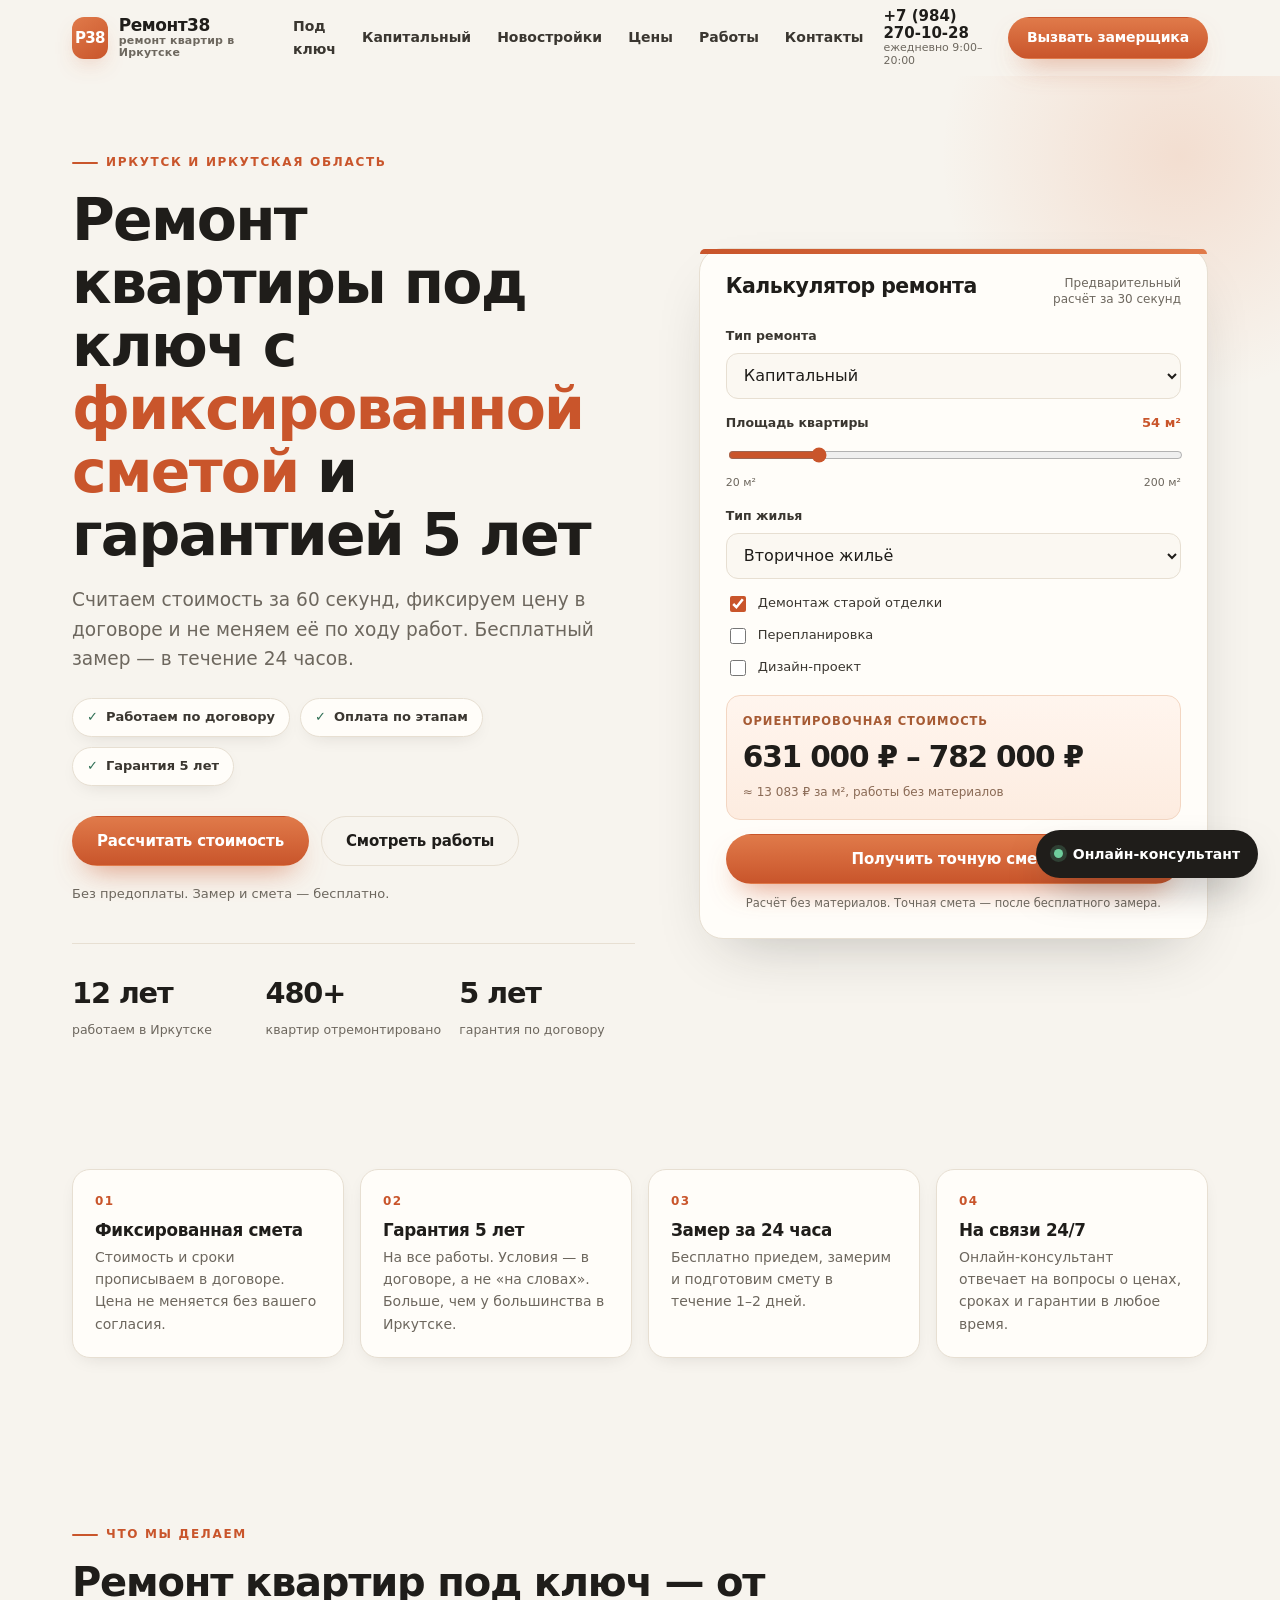
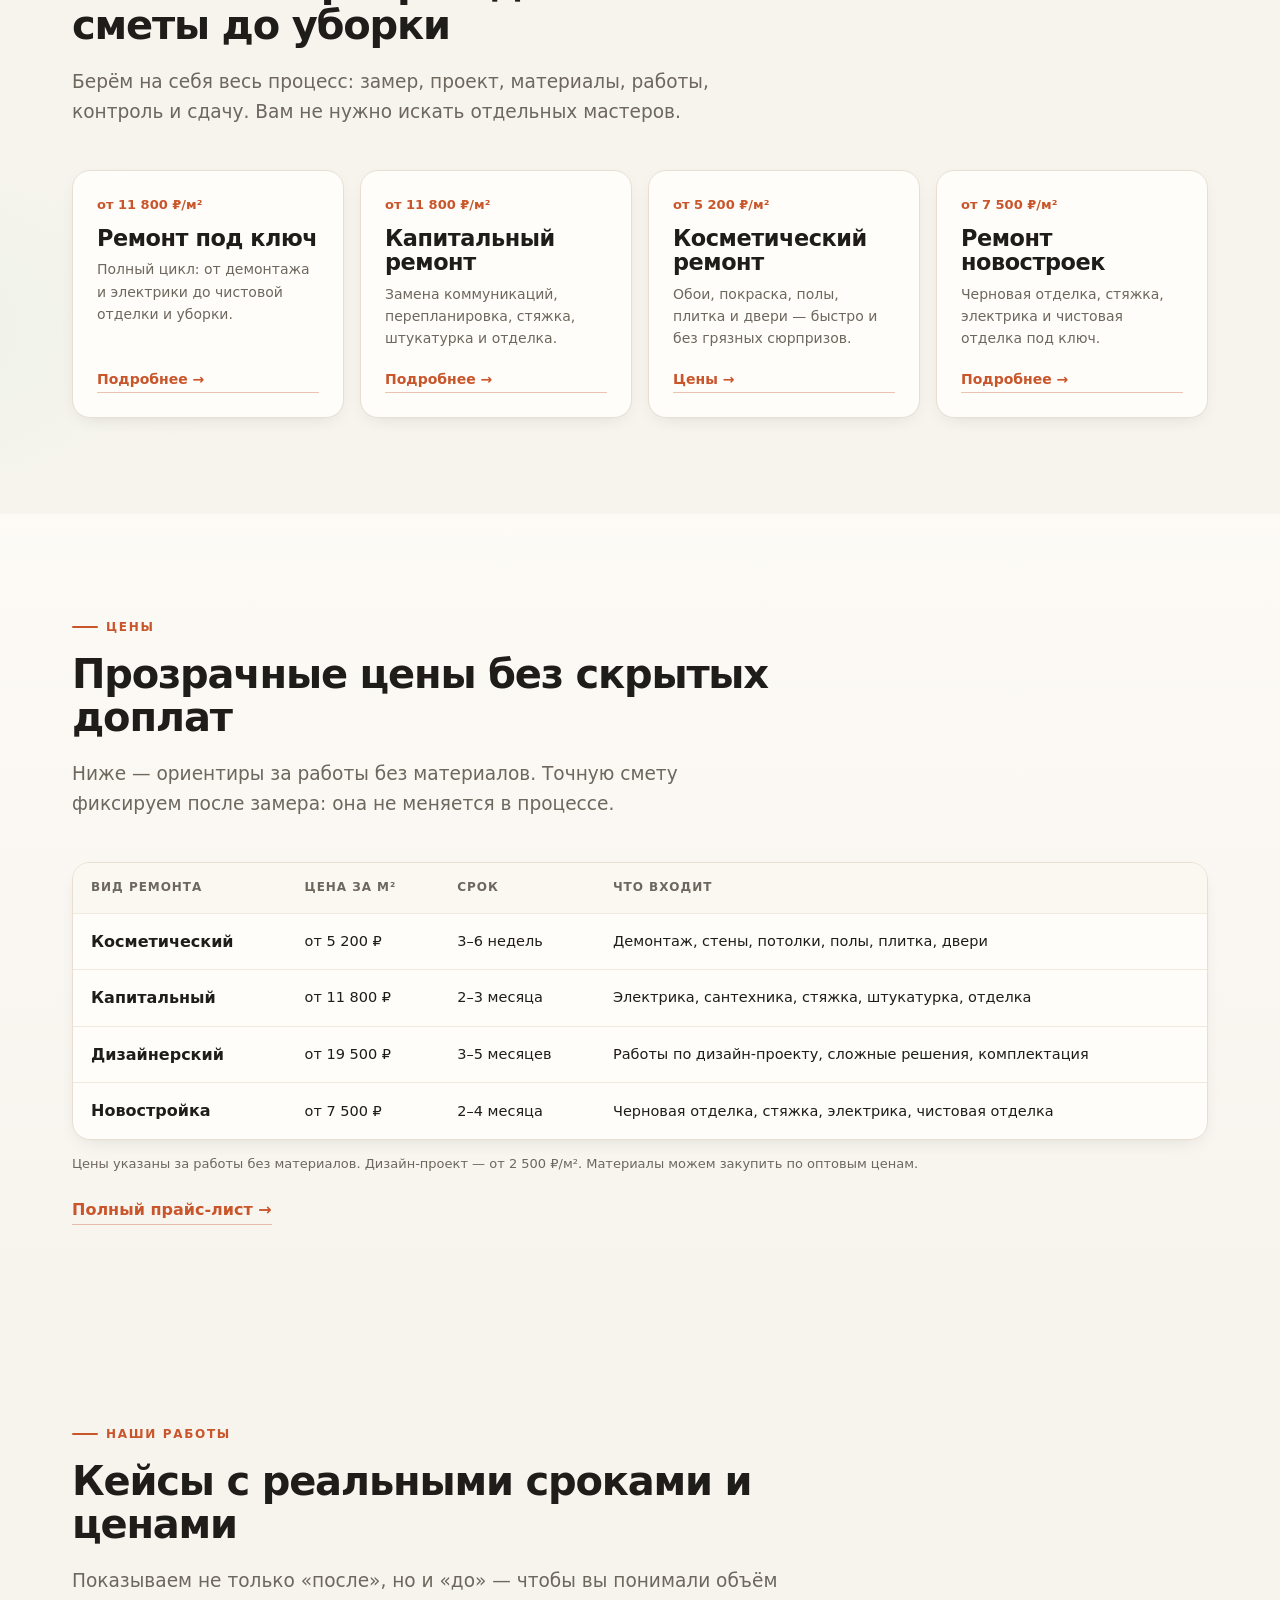
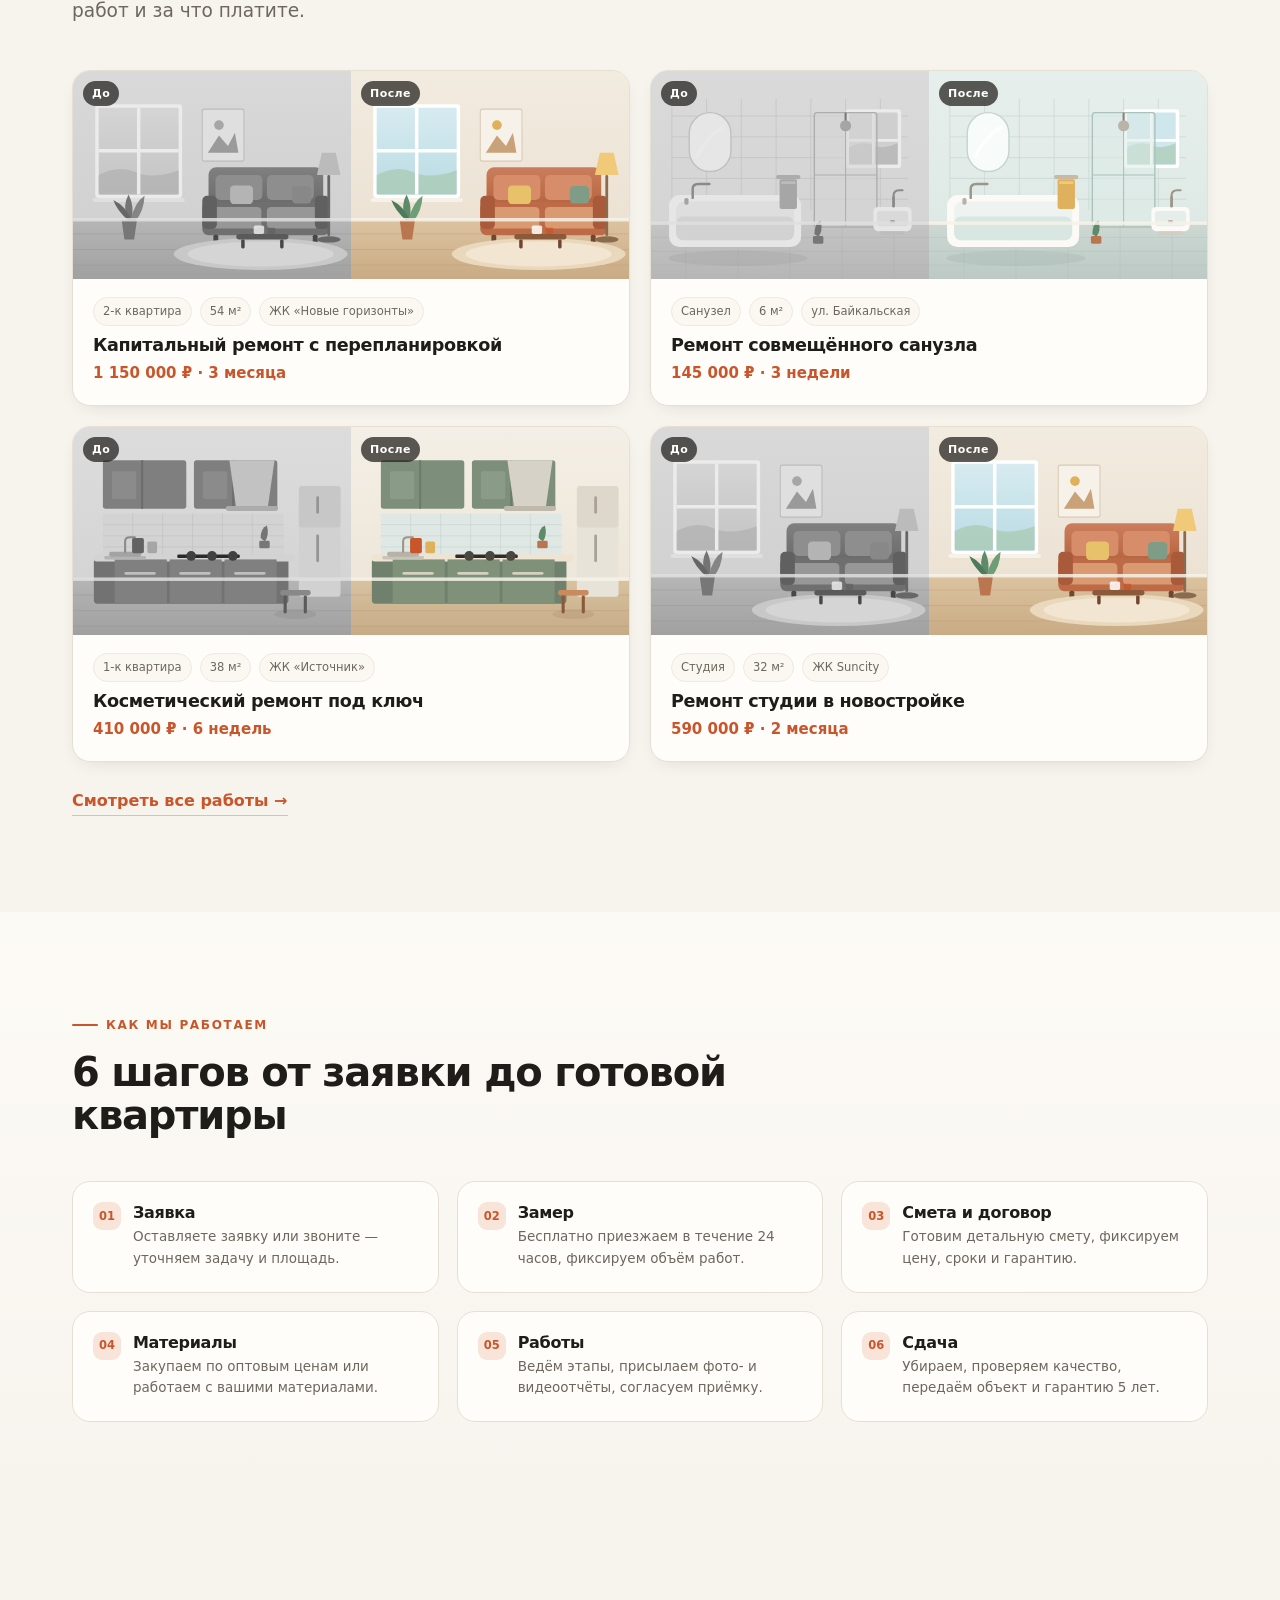
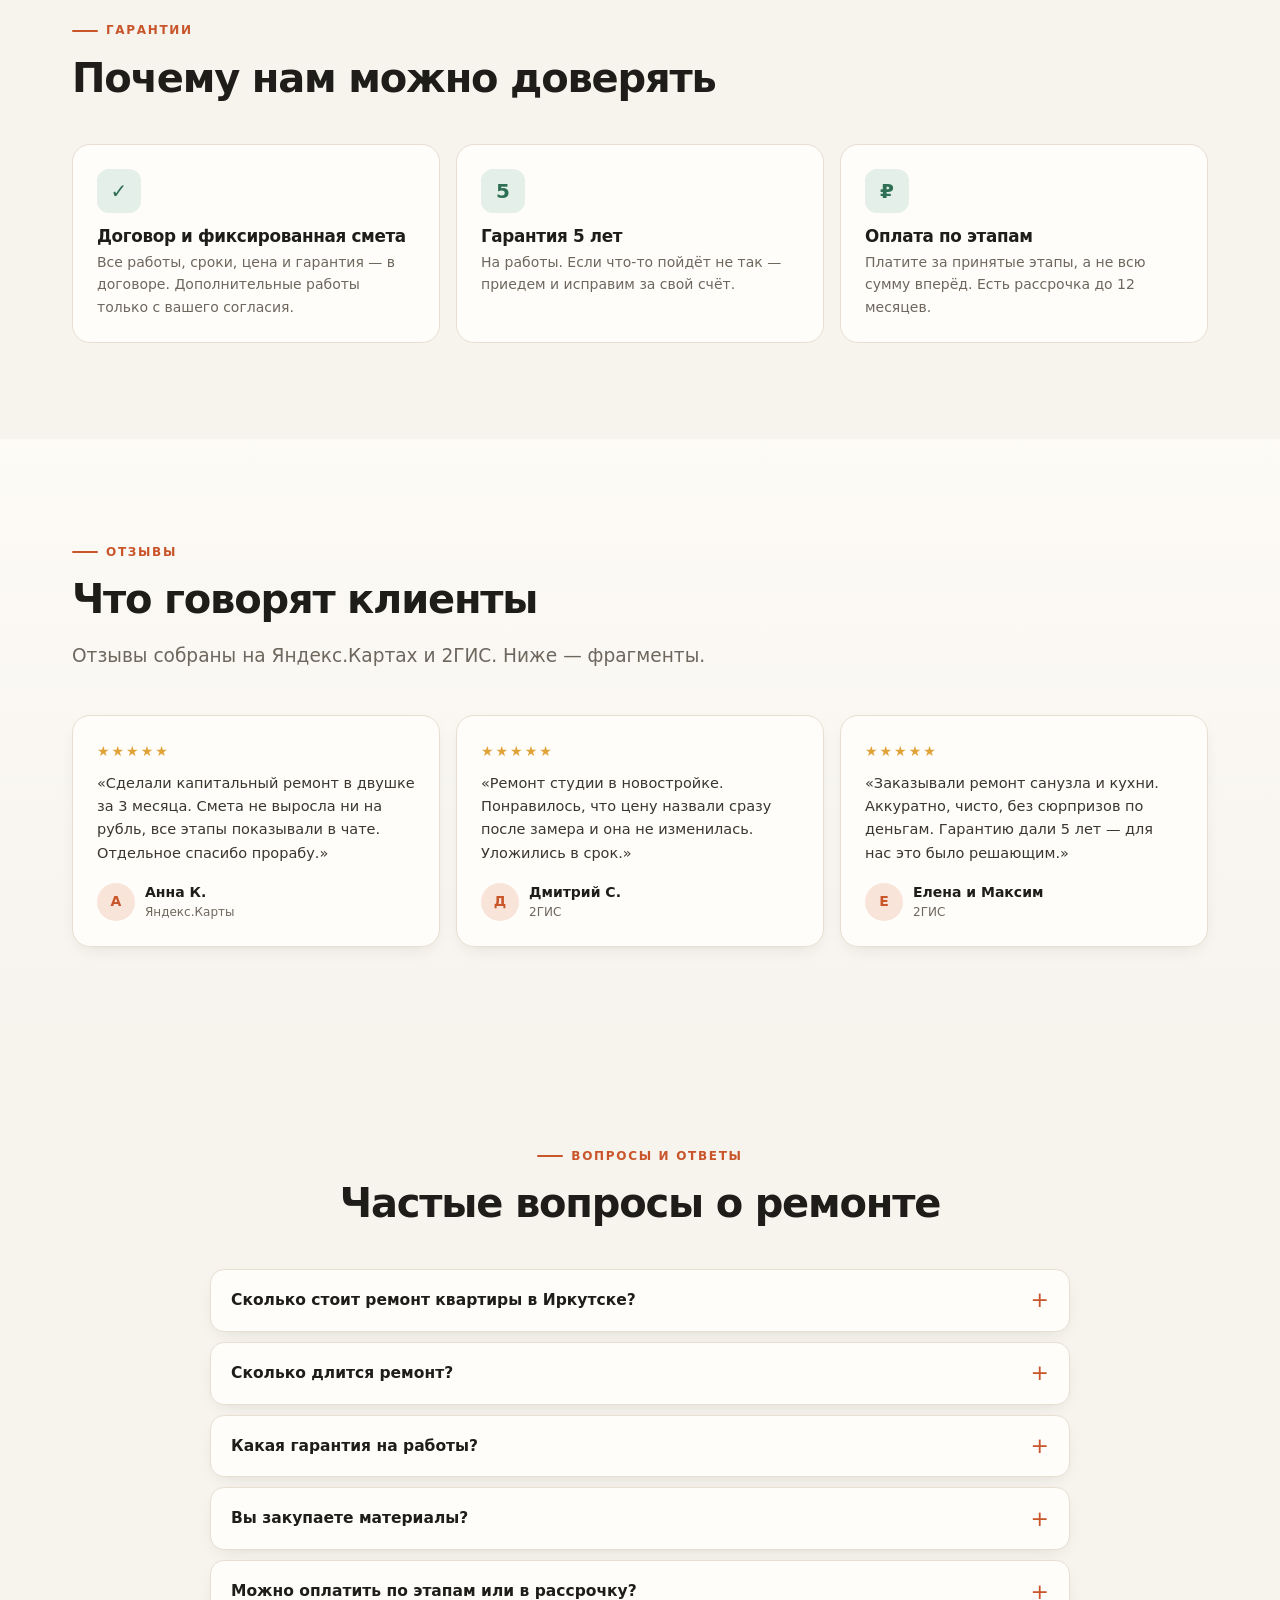
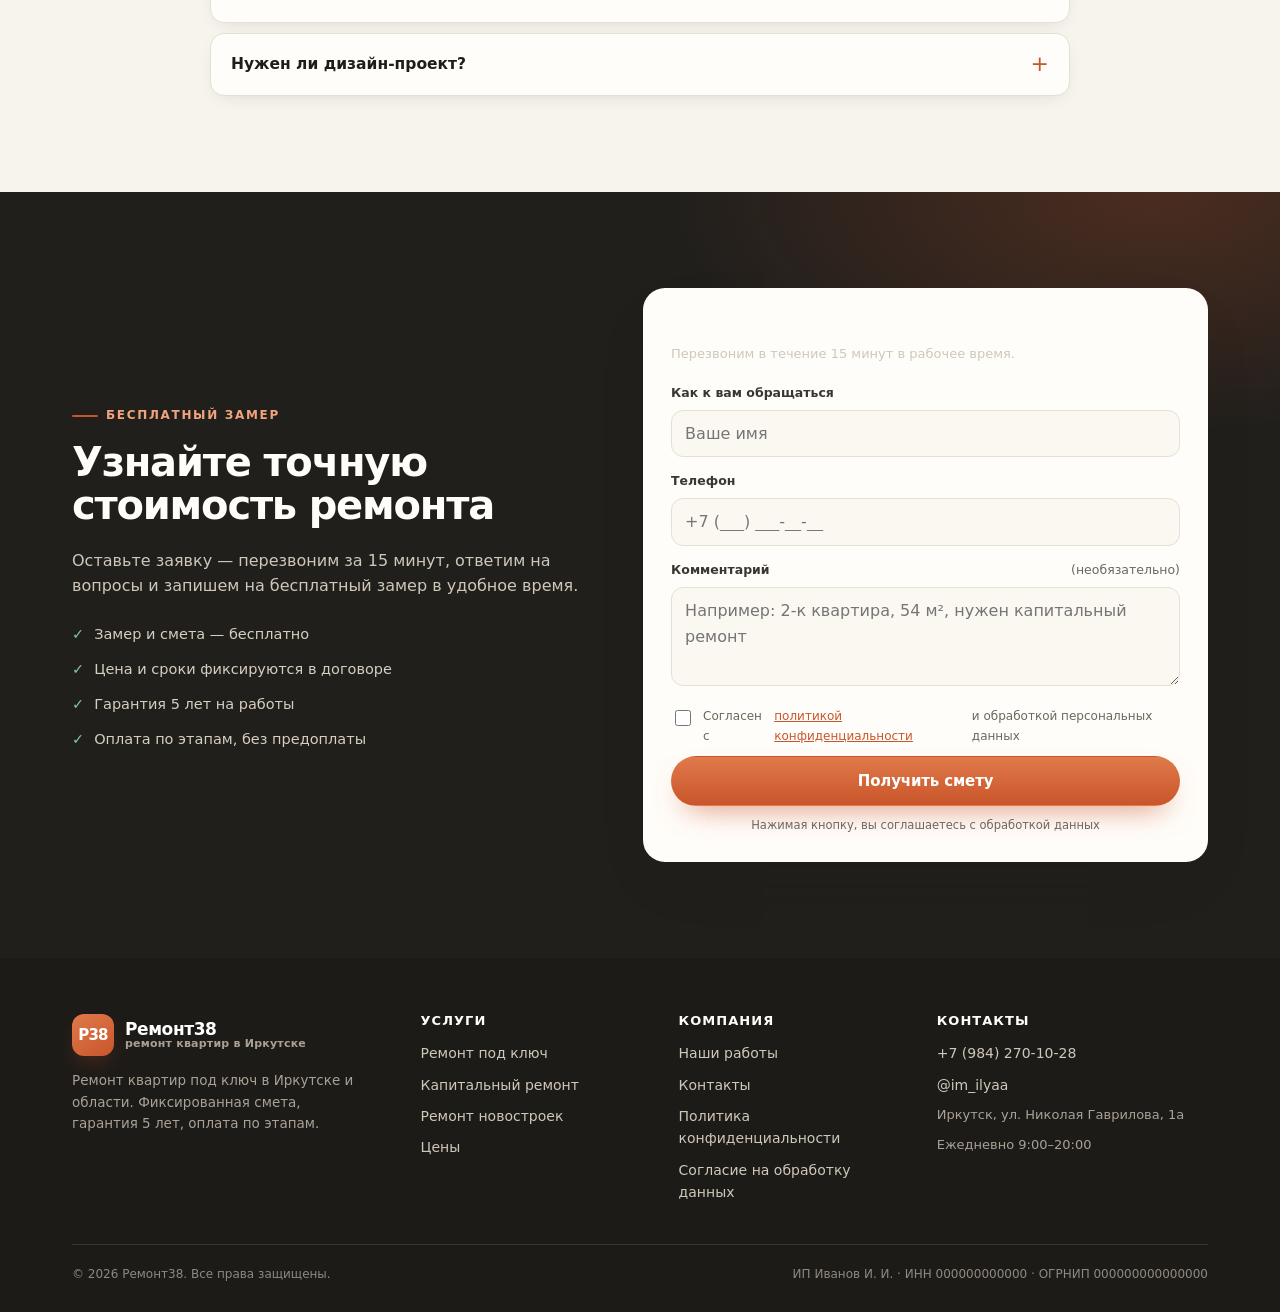
==== commit 56db3757: "Add files via upload" ====
--- a/index.html
+++ b/index.html
@@ -27,7 +27,7 @@
     "name": "Ремонт38",
     "description": "Ремонт квартир под ключ в Иркутске: фиксированная смета, гарантия 5 лет, бесплатный замер.",
     "url": "https://remont38.ru/",
-    "telephone": "+7-3952-00-00-00",
+    "telephone": "+7-984-270-10-28",
     "priceRange": "₽₽",
     "image": "https://remont38.ru/assets/img/room-living.svg",
     "address": {
@@ -120,7 +120,7 @@
       </nav>
       <div class="header-actions">
         <div class="header-phone">
-          <a href="tel:+73952000000">+7 (3952) 00-00-00</a>
+          <a href="tel:+79842701028">+7 (984) 270-10-28</a>
           <span>ежедневно 9:00–20:00</span>
         </div>
         <button class="btn btn--primary btn--sm" type="button" data-scroll-form>Вызвать замерщика</button>
@@ -136,7 +136,7 @@
     <a href="prices.html">Цены</a>
     <a href="portfolio.html">Работы</a>
     <a href="contacts.html">Контакты</a>
-    <a class="btn btn--primary btn--block" href="tel:+73952000000">+7 (3952) 00-00-00</a>
+    <a class="btn btn--primary btn--block" href="tel:+79842701028">+7 (984) 270-10-28</a>
   </div>
 
   <main>
@@ -567,8 +567,8 @@
         <div>
           <h4>Контакты</h4>
           <div class="footer-links">
-            <a href="tel:+73952000000">+7 (3952) 00-00-00</a>
-            <a href="mailto:hello@remont38.ru">hello@remont38.ru</a>
+            <a href="tel:+79842701028">+7 (984) 270-10-28</a>
+            <a href="https://t.me/im_ilyaa">@im_ilyaa</a>
             <span style="font-size:13px;color:#a9a196">Иркутск, ул. Николая Гаврилова, 1а</span>
             <span style="font-size:13px;color:#a9a196">Ежедневно 9:00–20:00</span>
           </div>
